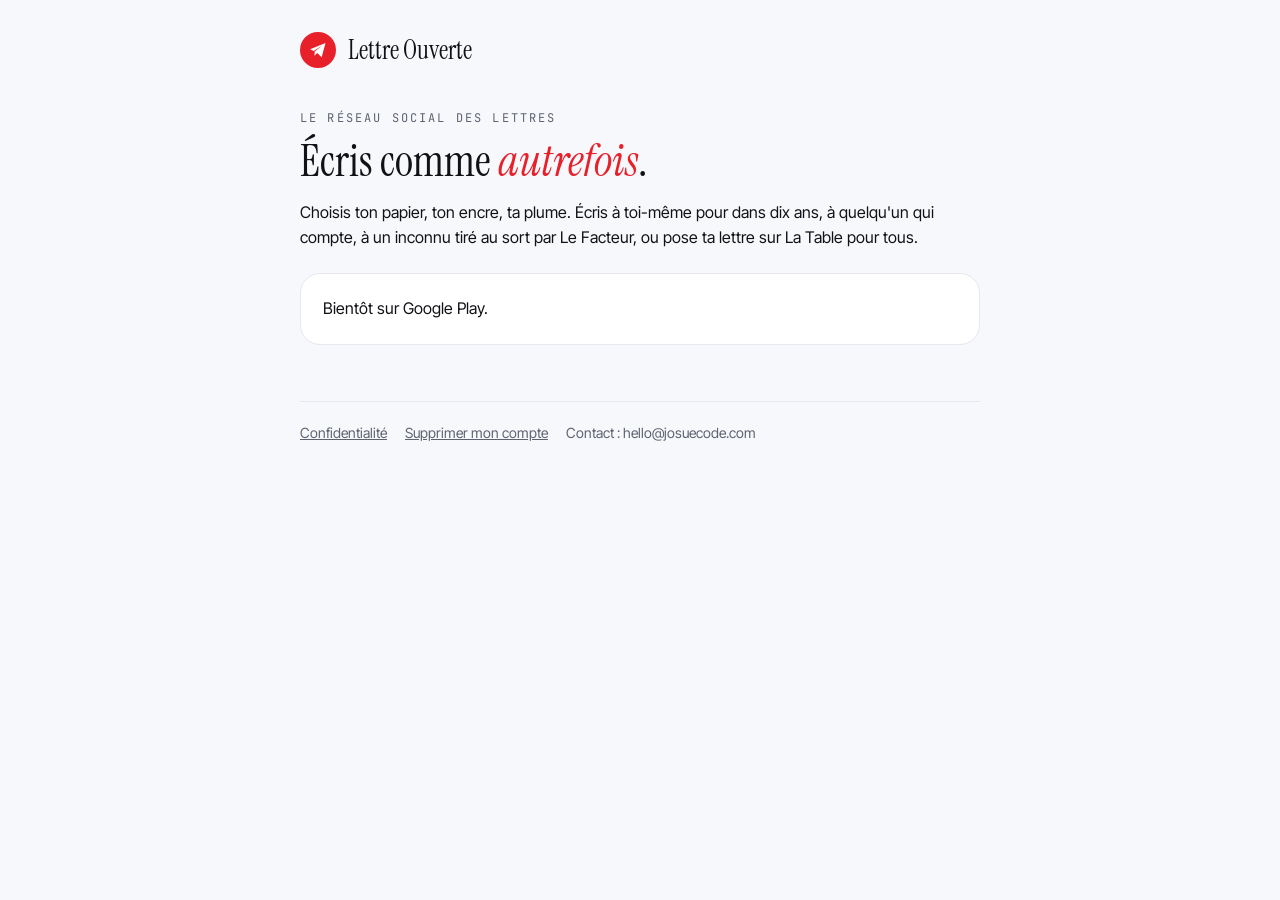
==== index.html @ 9f2126da "Pages web : confidentialité et suppression de compte sans l'app (code par e-mail) Co-Authored-By: Cl" ====
<!doctype html>
<html lang="fr">
<head>
<meta charset="utf-8">
<meta name="viewport" content="width=device-width, initial-scale=1">
<title>Lettre Ouverte — le réseau social des lettres</title>
<meta name="description" content="Écris des lettres comme autrefois : papier, encre, cachet. À toi-même, à quelqu'un, au hasard, ou sur La Table.">
<link rel="icon" href="favicon.png">
<link rel="preconnect" href="https://fonts.googleapis.com">
<link rel="preconnect" href="https://fonts.gstatic.com" crossorigin>
<link href="https://fonts.googleapis.com/css2?family=Instrument+Serif:ital@0;1&family=Inter+Tight:wght@400;600&family=JetBrains+Mono&display=swap" rel="stylesheet">
<link rel="stylesheet" href="style.css">
</head>
<body>
<div class="wrap">
  <header>
    <span class="mark"><svg viewBox="0 0 24 24"><path d="M2.5 11.2 21 3.5l-4.6 17.2-5.3-5.1-3.4 3.2.4-4.9L17 6.6 6.9 13.1z"/></svg></span><span class="brand">Lettre Ouverte</span>
  </header>
  <span class="postal">Le réseau social des lettres</span>
  <h1>Écris comme <em>autrefois</em>.</h1>
  <p>Choisis ton papier, ton encre, ta plume. Écris à toi-même pour dans dix ans, à quelqu'un qui compte, à un inconnu tiré au sort par Le Facteur, ou pose ta lettre sur La Table pour tous.</p>
  <div class="card">
    <p style="margin:0">Bientôt sur Google Play.</p>
  </div>
  <footer>
    <a href="confidentialite">Confidentialité</a>
    <a href="supprimer-mon-compte">Supprimer mon compte</a>
    <span>Contact : hello@josuecode.com</span>
  </footer>
</div>
</body>
</html>
---- style.css ----
:root {
  --bg: #f7f8fc;
  --surface: #ffffff;
  --text: #111216;
  --muted: #5f6370;
  --faint: #9a9daa;
  --line: #e6e8ef;
  --accent: #e8202a;
  --ink: #2846b4;
  color-scheme: light;
}
@media (prefers-color-scheme: dark) {
  :root {
    --bg: #14110e;
    --surface: #1c1915;
    --text: #f2ebe0;
    --muted: #b8ad9c;
    --faint: #7d7364;
    --line: #2e2923;
    --accent: #ff4d55;
    --ink: #9fb2ff;
    color-scheme: dark;
  }
}
* { box-sizing: border-box; }
body {
  margin: 0;
  background: var(--bg);
  color: var(--text);
  font: 16px/1.6 "Inter Tight", system-ui, -apple-system, "Segoe UI", Roboto, sans-serif;
}
.wrap { max-width: 720px; margin: 0 auto; padding: 32px 20px 64px; }
header { display: flex; align-items: center; gap: 12px; margin-bottom: 36px; }
header a { color: inherit; text-decoration: none; display: flex; align-items: center; gap: 10px; }
.mark { width: 36px; height: 36px; border-radius: 50%; background: var(--accent); display: grid; place-items: center; }
.mark svg { width: 20px; height: 20px; fill: #fff; }
.brand { font: 26px/1 "Instrument Serif", Georgia, serif; }
.postal { font: 12px/1.4 "JetBrains Mono", ui-monospace, monospace; letter-spacing: 0.18em; text-transform: uppercase; color: var(--muted); }
h1 { font: 44px/1.05 "Instrument Serif", Georgia, serif; margin: 8px 0 16px; font-weight: 400; }
h1 em { color: var(--accent); }
h2 { font: 28px/1.15 "Instrument Serif", Georgia, serif; font-weight: 400; margin: 36px 0 8px; }
p, li { color: var(--text); }
.muted { color: var(--muted); }
a { color: var(--ink); }
.card { background: var(--surface); border: 1px solid var(--line); border-radius: 20px; padding: 22px; margin: 22px 0; }
label { display: block; font-size: 13px; color: var(--muted); margin: 0 0 6px; }
input[type=email], input[type=text] {
  width: 100%; padding: 14px 16px; font: inherit; font-size: 17px; color: var(--text);
  background: var(--bg); border: 1px solid var(--line); border-radius: 14px; outline: none;
}
input:focus { border-color: var(--text); }
.code { letter-spacing: 0.4em; text-align: center; font-family: "JetBrains Mono", ui-monospace, monospace; }
button {
  appearance: none; border: 0; border-radius: 999px; padding: 14px 22px; margin-top: 14px; width: 100%;
  font: 600 16px/1 "Inter Tight", system-ui, sans-serif; background: var(--accent); color: #fff; cursor: pointer;
}
button.ghost { background: transparent; color: var(--muted); border: 1px solid var(--line); }
button:disabled { opacity: 0.55; cursor: default; }
.check { display: flex; gap: 10px; align-items: flex-start; margin-top: 16px; font-size: 15px; }
.check input { margin-top: 4px; width: 18px; height: 18px; accent-color: var(--accent); }
.msg { margin-top: 14px; font-size: 15px; }
.msg.err { color: var(--accent); }
.steps { counter-reset: s; list-style: none; padding: 0; }
.steps li { counter-increment: s; padding-left: 34px; position: relative; margin: 10px 0; }
.steps li::before {
  content: counter(s); position: absolute; left: 0; top: 1px; width: 24px; height: 24px; border-radius: 50%;
  border: 1px solid var(--line); font: 12px/22px "JetBrains Mono", monospace; text-align: center; color: var(--muted);
}
table { width: 100%; border-collapse: collapse; font-size: 15px; }
td, th { text-align: left; vertical-align: top; padding: 10px 8px; border-bottom: 1px solid var(--line); }
th { font-weight: 600; }
.table { overflow-x: auto; }
footer { margin-top: 56px; padding-top: 20px; border-top: 1px solid var(--line); font-size: 14px; color: var(--muted); display: flex; gap: 18px; flex-wrap: wrap; }
footer a { color: var(--muted); }
[hidden] { display: none !important; }
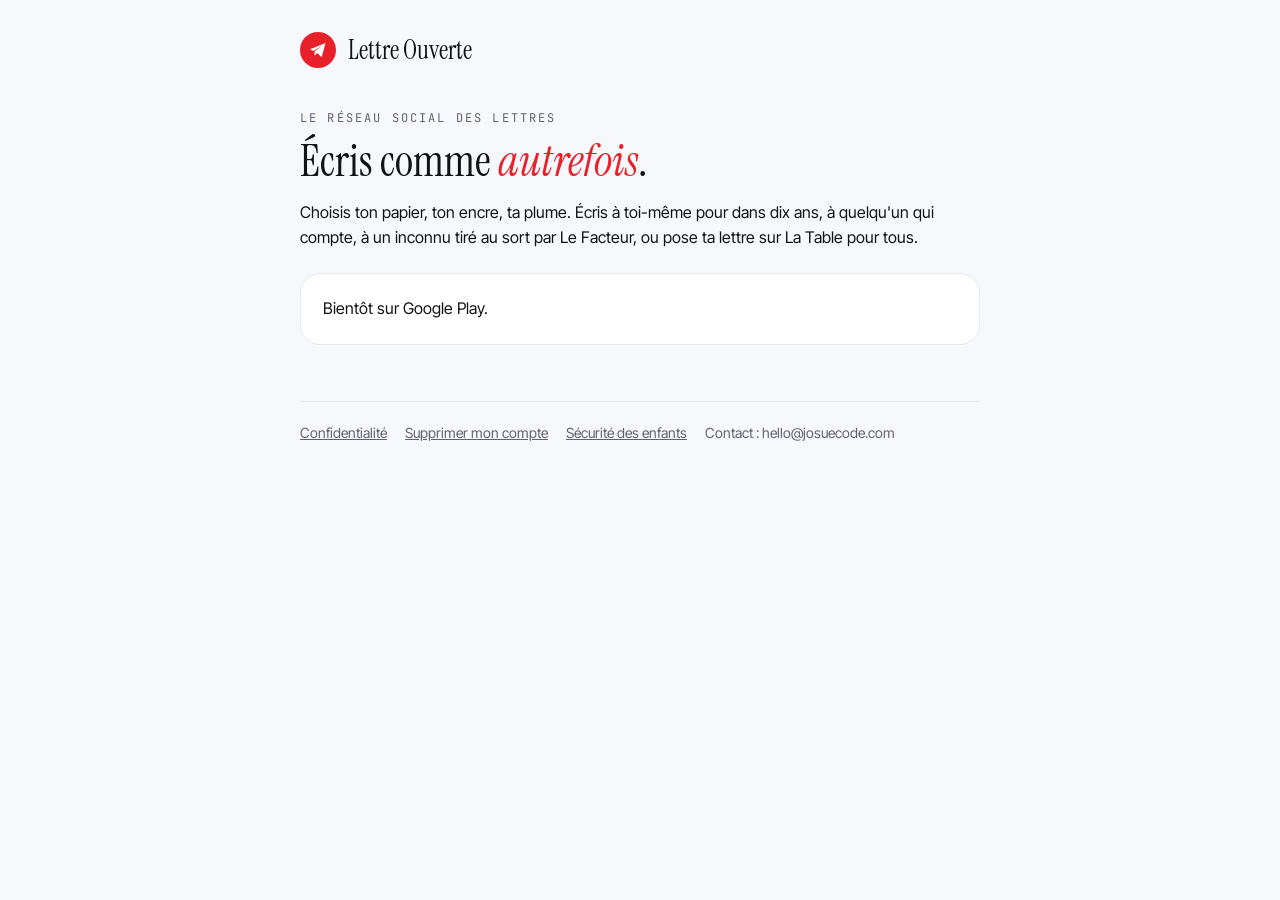
==== commit 531fda53: "Signalements réparés (V20, motif mineur, réponses, alerte admins) ; page Sécurité des enfants Co-Aut" ====
--- a/index.html
+++ b/index.html
@@ -25,6 +25,7 @@
   <footer>
     <a href="confidentialite">Confidentialité</a>
     <a href="supprimer-mon-compte">Supprimer mon compte</a>
+    <a href="securite-des-enfants">Sécurité des enfants</a>
     <span>Contact : hello@josuecode.com</span>
   </footer>
 </div>
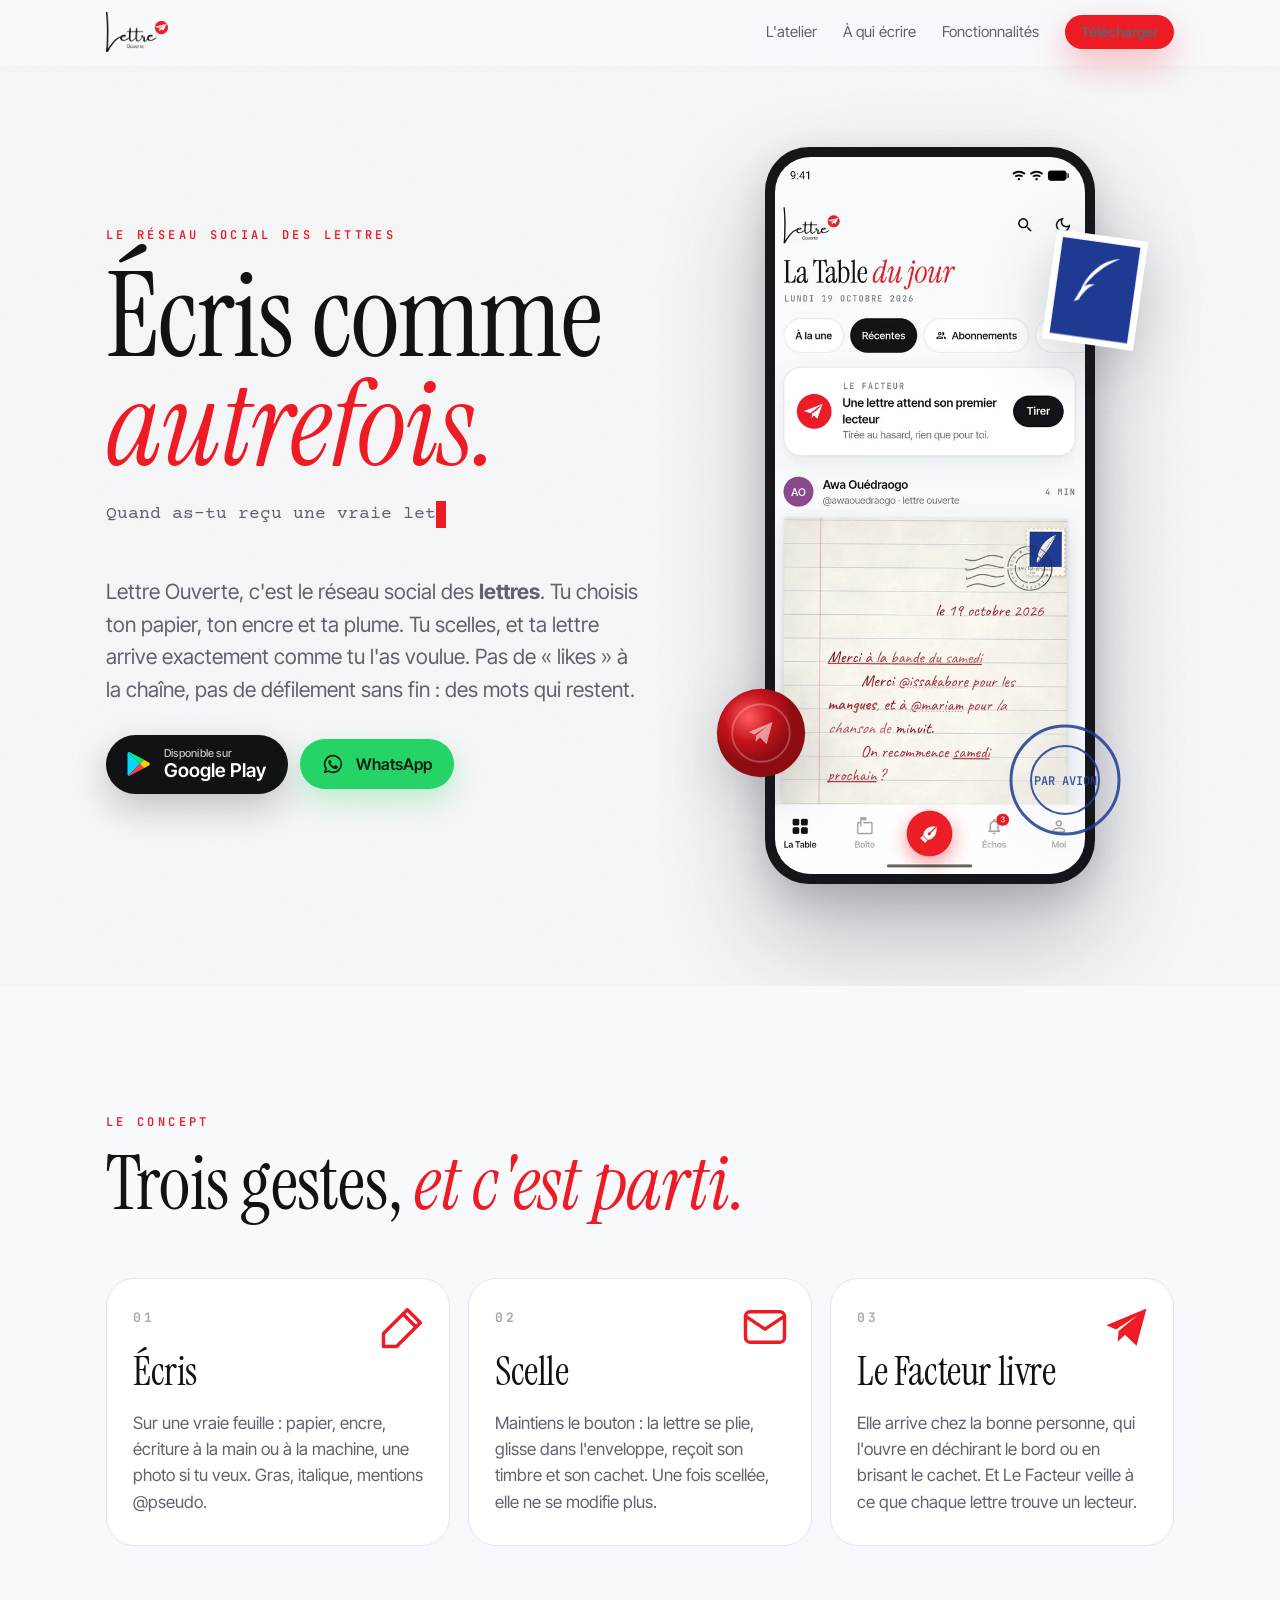
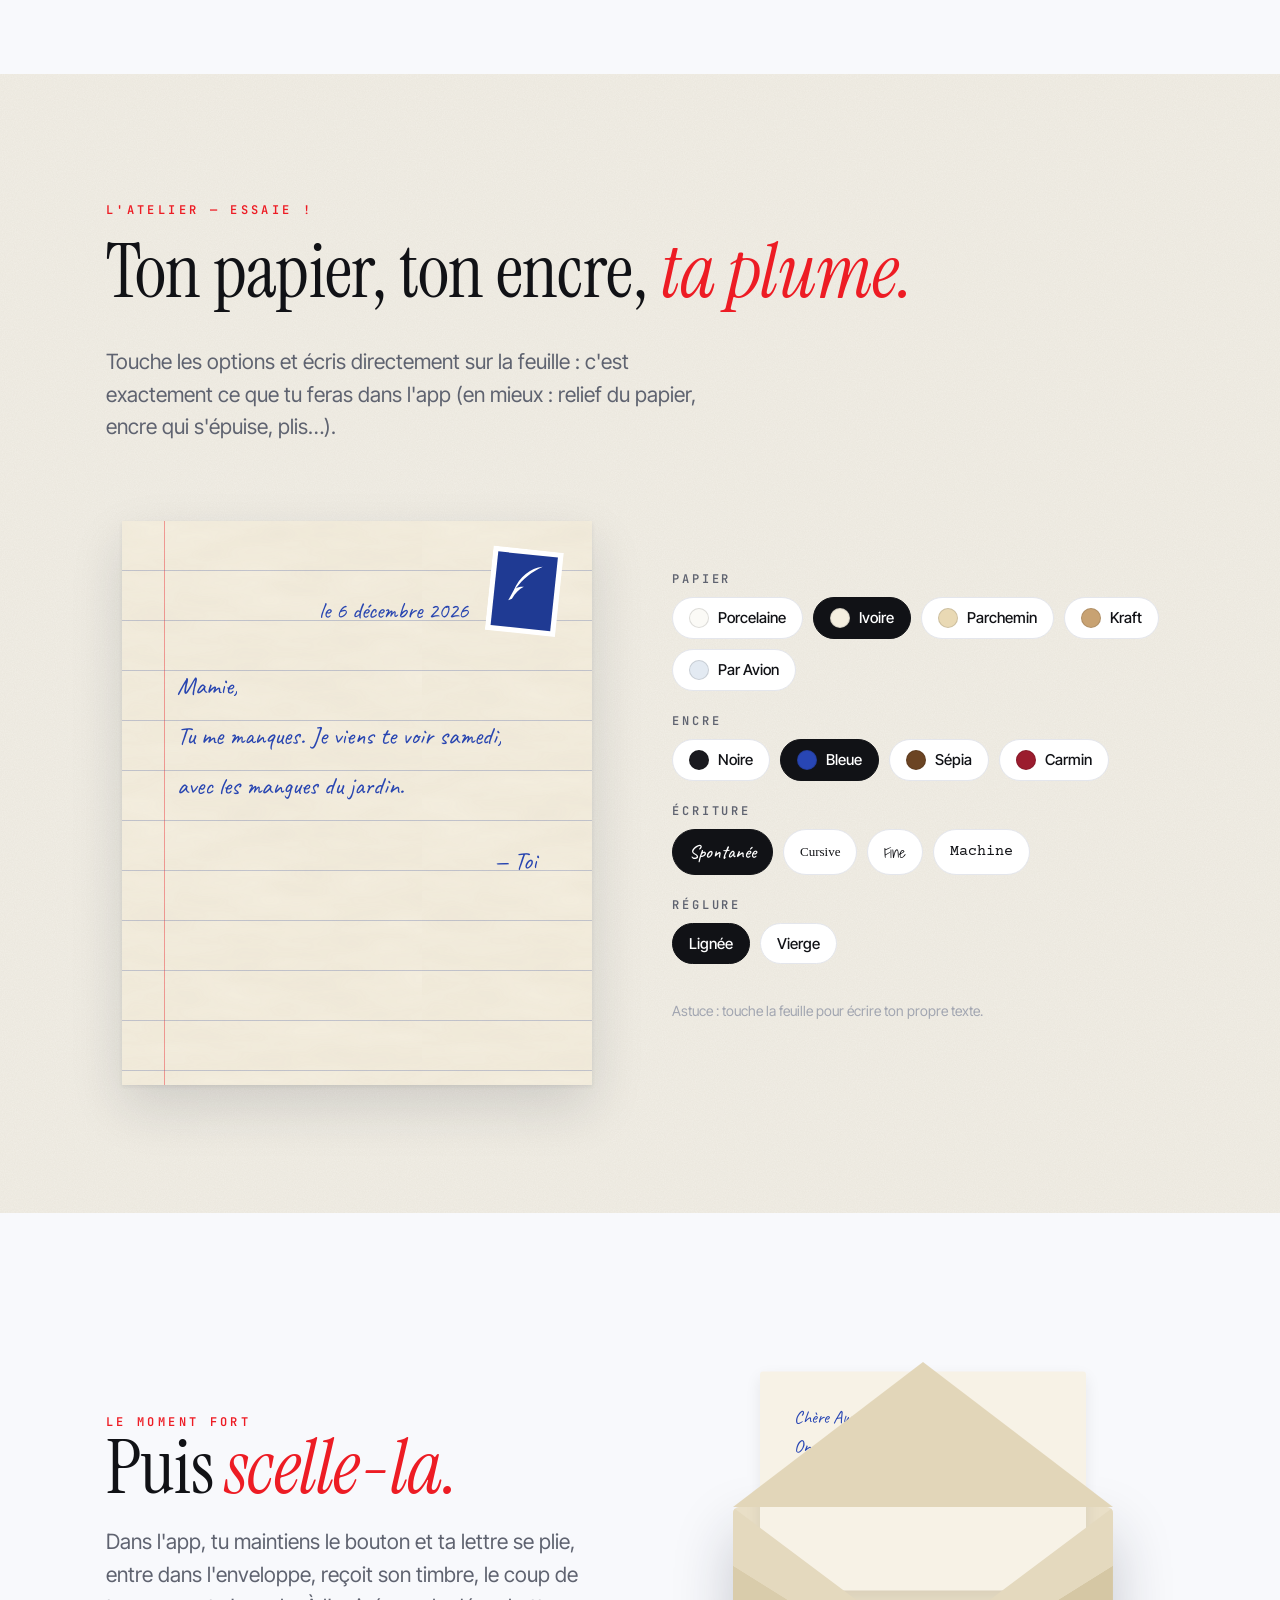
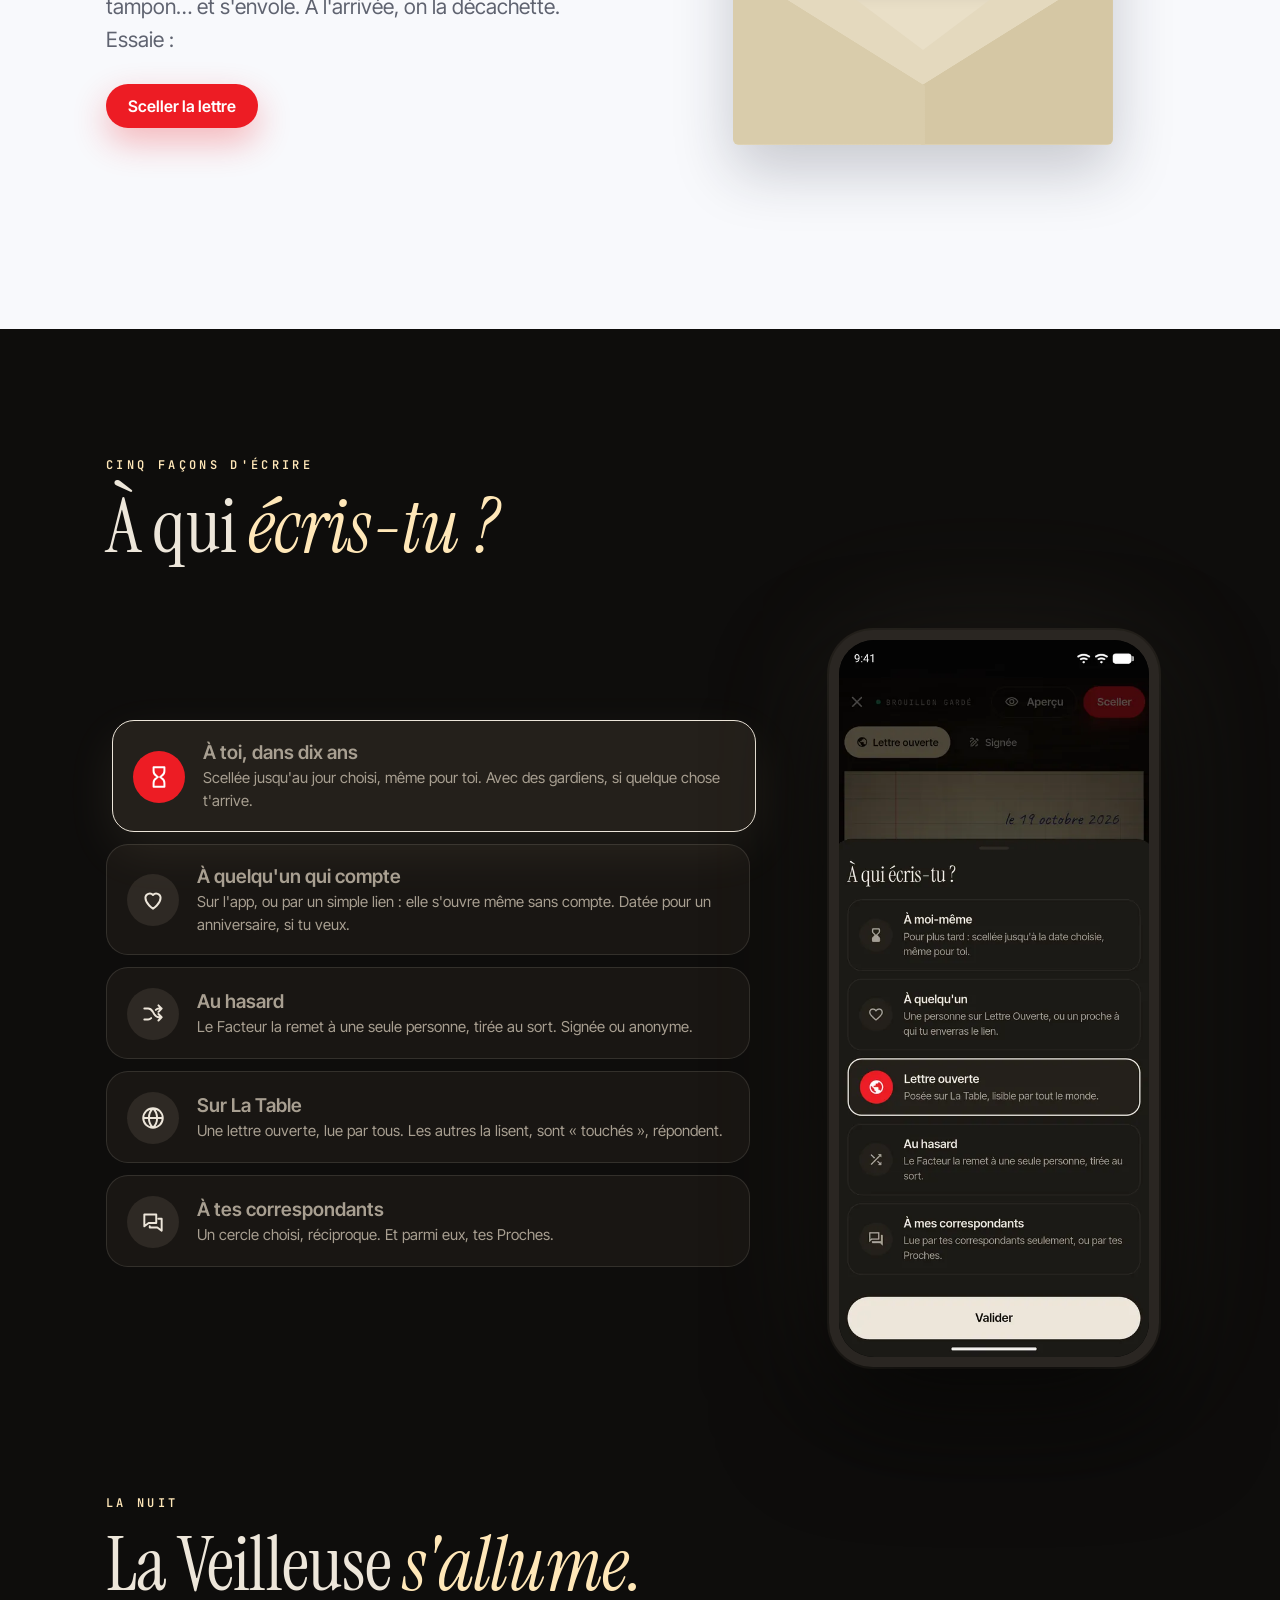
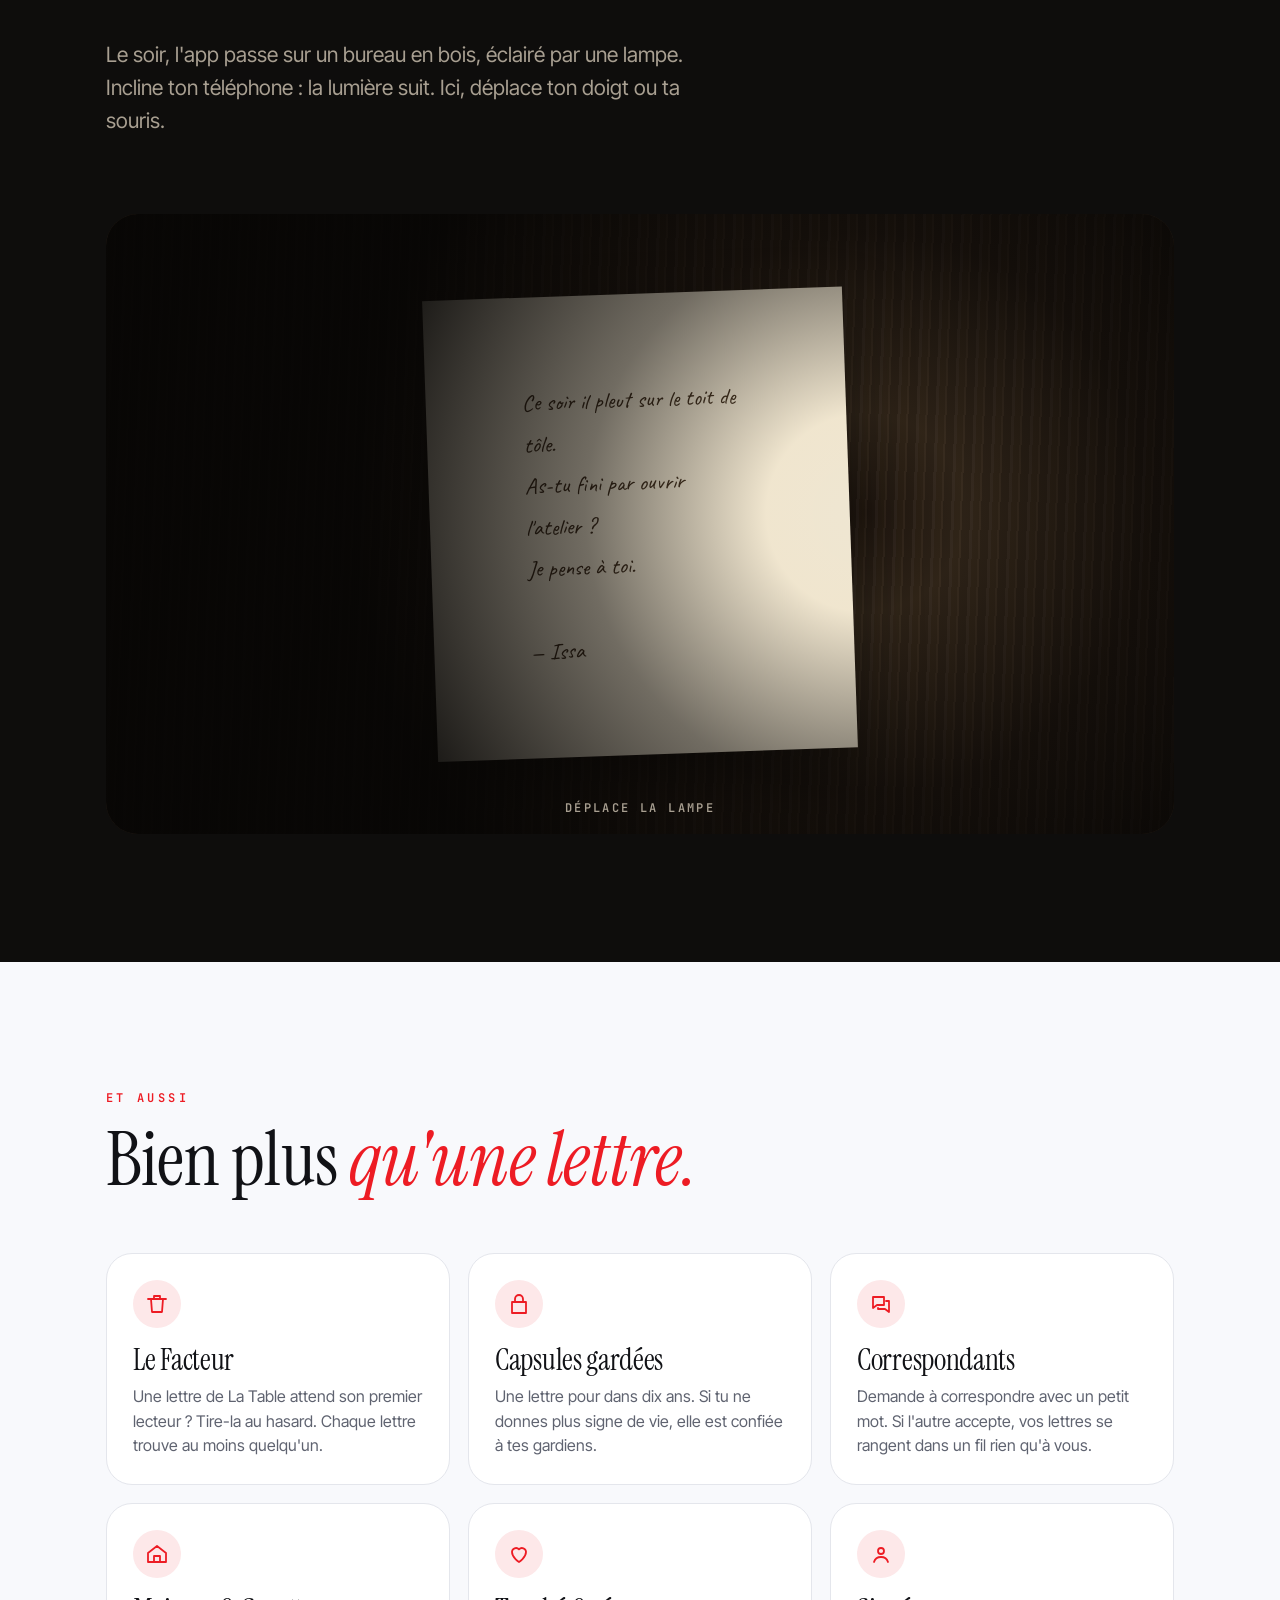
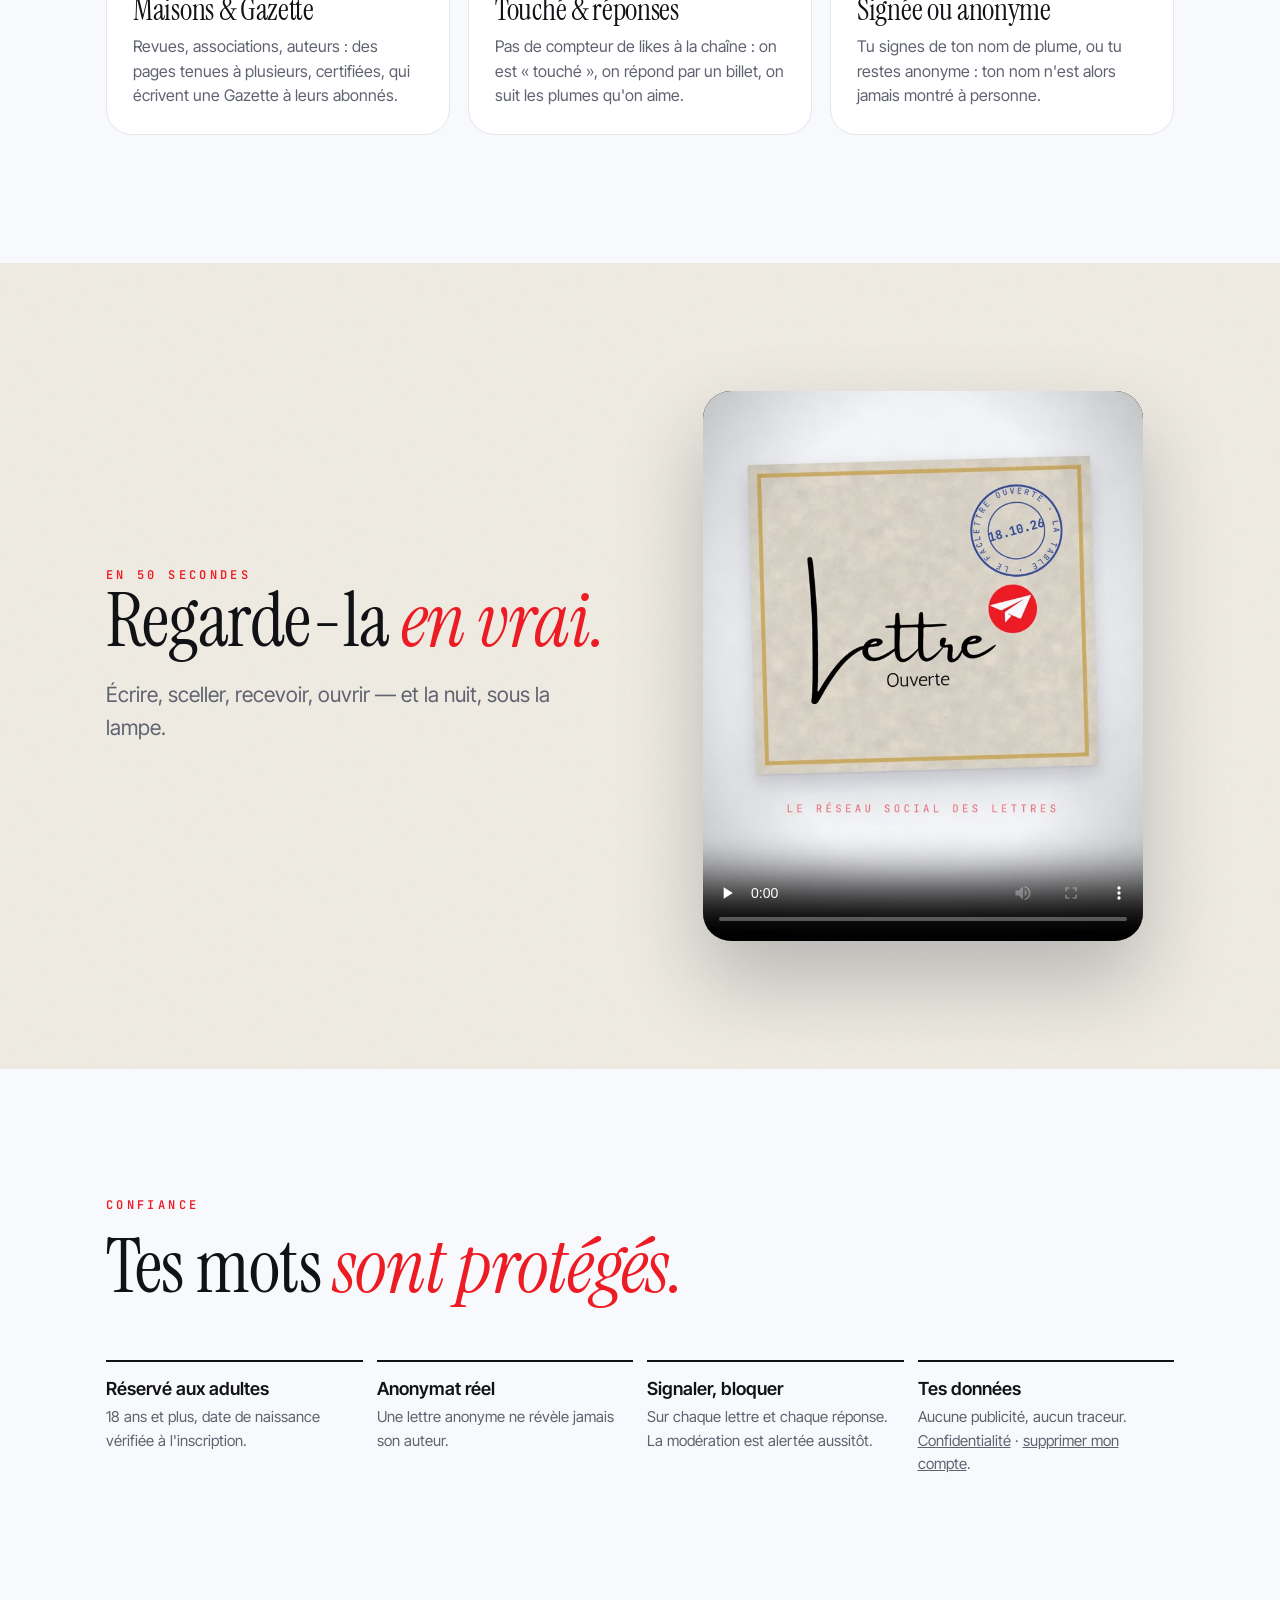
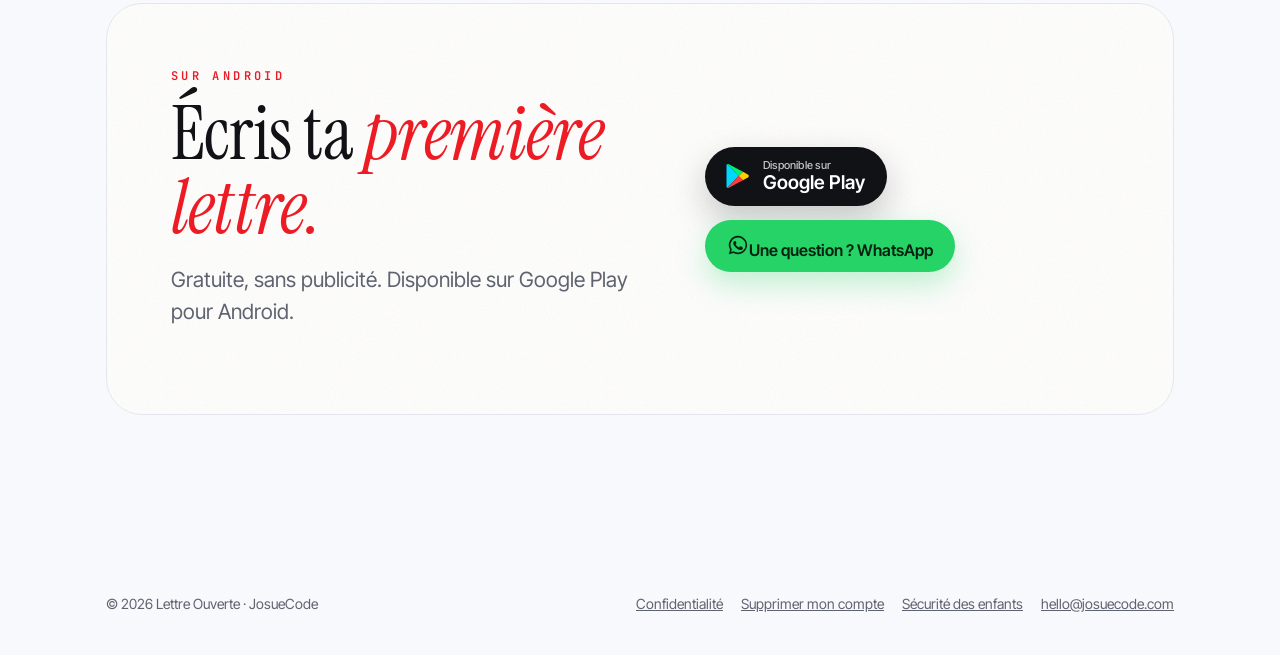
==== commit c809286b: "Page d'accueil interactive (atelier, scellement, Veilleuse) ; mention test fermé jusqu'au 15/11 Co-A" ====
--- a/index.html
+++ b/index.html
@@ -2,32 +2,652 @@
 <html lang="fr">
 <head>
 <meta charset="utf-8">
-<meta name="viewport" content="width=device-width, initial-scale=1">
+<meta name="viewport" content="width=device-width, initial-scale=1, viewport-fit=cover">
 <title>Lettre Ouverte — le réseau social des lettres</title>
-<meta name="description" content="Écris des lettres comme autrefois : papier, encre, cachet. À toi-même, à quelqu'un, au hasard, ou sur La Table.">
+<meta name="description" content="Écris de vraies lettres : papier, encre, cachet de cire. À toi dans dix ans, à quelqu'un qui compte, à un inconnu tiré au sort, ou sur La Table. Sur Android.">
+<meta name="theme-color" content="#F8F9FC">
+<meta property="og:type" content="website">
+<meta property="og:title" content="Lettre Ouverte — des lettres, pas des posts">
+<meta property="og:description" content="Le réseau social des lettres : écris, scelle, et sois vraiment lu.">
+<meta property="og:image" content="https://lettre-ouverte-web.vercel.app/img/og.jpg">
+<meta property="og:url" content="https://lettre-ouverte-web.vercel.app/">
+<meta name="twitter:card" content="summary_large_image">
 <link rel="icon" href="favicon.png">
 <link rel="preconnect" href="https://fonts.googleapis.com">
 <link rel="preconnect" href="https://fonts.gstatic.com" crossorigin>
-<link href="https://fonts.googleapis.com/css2?family=Instrument+Serif:ital@0;1&family=Inter+Tight:wght@400;600&family=JetBrains+Mono&display=swap" rel="stylesheet">
-<link rel="stylesheet" href="style.css">
+<link href="https://fonts.googleapis.com/css2?family=Instrument+Serif:ital@0;1&family=Inter+Tight:wght@400;500;600;700&family=JetBrains+Mono:wght@400;600&family=Caveat:wght@500&family=Homemade+Apple&family=Courier+Prime&family=Shadows+Into+Light&display=swap" rel="stylesheet">
+<script>
+  // Test fermé jusqu'au dimanche 15 novembre 2026 : ensuite, la mention disparaît d'elle-même.
+  if (Date.now() >= Date.parse("2026-11-15T00:00:00Z")) document.documentElement.classList.add("released");
+</script>
+<style>
+:root{
+  --day:#F8F9FC;--surface:#fff;--alt:#F1F2F6;--ink:#111216;--muted:#5F6370;--faint:#A2A6B1;--line:#E4E6EC;
+  --red:#ED1C24;--blue:#1F3A93;--night:#0E0D0C;--nsurf:#1A1714;--cream:#EDE6DA;--glow:#FFE7B8;--wa:#25D366;
+  --serif:"Instrument Serif",Georgia,serif;--sans:"Inter Tight",system-ui,-apple-system,"Segoe UI",Roboto,sans-serif;--mono:"JetBrains Mono",ui-monospace,monospace;
+  --pad:clamp(20px,5vw,56px);
+}
+*{box-sizing:border-box}
+[hidden]{display:none!important}
+html{scroll-behavior:smooth;-webkit-text-size-adjust:100%}
+body{margin:0;background:var(--day);color:var(--ink);font:17px/1.55 var(--sans);overflow-x:hidden}
+img{max-width:100%;display:block}
+a{color:inherit}
+.wrap{max-width:1180px;margin:0 auto;padding:0 var(--pad)}
+.serif{font-family:var(--serif);font-weight:400;letter-spacing:-.01em}
+.postal{font:600 12px/1.4 var(--mono);letter-spacing:.28em;text-transform:uppercase;color:var(--red)}
+h1,h2,h3{font-family:var(--serif);font-weight:400;margin:0;letter-spacing:-.01em}
+h2{font-size:clamp(40px,7vw,76px);line-height:.98}
+h2 em,h1 em{color:var(--red)}
+.lead{font-size:clamp(17px,2.2vw,21px);color:var(--muted);max-width:620px}
+.released .beta{display:none!important}
+.after{display:none!important}
+.released .after{display:revert!important}
+@media (prefers-reduced-motion:reduce){*,*::before,*::after{animation-duration:.01ms!important;animation-iteration-count:1!important;transition-duration:.01ms!important;scroll-behavior:auto!important}}
+
+/* ---------- grain papier partagé ---------- */
+.grain{position:relative;isolation:isolate}
+.grain::after{content:"";position:absolute;inset:0;pointer-events:none;z-index:-1;opacity:.55;mix-blend-mode:multiply;
+  background-image:url("data:image/svg+xml;utf8,<svg xmlns='http://www.w3.org/2000/svg' width='220' height='220'><filter id='n'><feTurbulence type='fractalNoise' baseFrequency='.9' numOctaves='2' stitchTiles='stitch'/><feColorMatrix values='0 0 0 0 .55  0 0 0 0 .5  0 0 0 0 .42  0 0 0 .22 0'/></filter><rect width='100%' height='100%' filter='url(%23n)'/></svg>")}
+
+/* ---------- barre ---------- */
+.nav{position:sticky;top:0;z-index:50;padding-top:env(safe-area-inset-top);background:rgba(248,249,252,.82);backdrop-filter:saturate(1.4) blur(14px);-webkit-backdrop-filter:saturate(1.4) blur(14px);border-bottom:1px solid transparent;transition:border-color .3s}
+.nav.scrolled{border-color:var(--line)}
+.nav .wrap{display:flex;align-items:center;justify-content:space-between;height:64px}
+.nav img{height:40px;width:auto}
+.nav-links{display:flex;gap:26px;align-items:center;font-size:15px}
+.nav-links a{text-decoration:none;color:var(--muted)}
+.nav-links a:hover{color:var(--ink)}
+@media (max-width:820px){.nav-links a.hide-m{display:none}}
+
+/* ---------- boutons ---------- */
+.btn{display:inline-flex;align-items:center;gap:12px;border-radius:999px;padding:14px 22px;font:600 16px/1 var(--sans);text-decoration:none;border:0;cursor:pointer;transition:transform .25s cubic-bezier(.2,1.6,.4,1),box-shadow .25s}
+.btn:active{transform:scale(.96)}
+.btn-play{background:var(--ink);color:#fff;padding:12px 22px 12px 18px;box-shadow:0 14px 34px rgba(17,18,22,.22)}
+.btn-play small{display:block;font:500 11px/1.2 var(--sans);opacity:.75;letter-spacing:.02em}
+.btn-play b{display:block;font:600 19px/1.15 var(--sans)}
+.btn-play svg{width:28px;height:28px;flex:none}
+.btn-wa{background:var(--wa);color:#05210f;box-shadow:0 12px 30px rgba(37,211,102,.28)}
+.btn-wa svg{width:22px;height:22px}
+.btn-ghost{background:transparent;color:var(--ink);border:1.5px solid var(--line)}
+.btn-red{background:var(--red);color:#fff;box-shadow:0 14px 34px rgba(237,28,36,.3)}
+.btn:hover{transform:translateY(-2px)}
+.nav .btn{padding:10px 16px;font-size:14px}
+
+.beta-tag{display:inline-flex;align-items:center;gap:10px;margin-top:14px;padding:9px 14px 9px 10px;border-radius:14px;background:#FFF6D6;border:1px dashed #E2B53E;color:#5A4300;font-size:14px;line-height:1.35;text-decoration:none;max-width:460px}
+.beta-tag i{font-style:normal;flex:none;width:26px;height:26px;border-radius:13px;background:#E2B53E;color:#fff;display:grid;place-items:center;font:700 13px var(--mono)}
+.beta-tag b{color:#3d2e00}
+
+/* ---------- héros ---------- */
+.hero{padding:clamp(28px,6vw,72px) 0 clamp(40px,8vw,110px);position:relative;overflow:hidden}
+.hero .wrap{display:grid;grid-template-columns:1.05fr .95fr;gap:40px;align-items:center}
+.hero h1{font-size:clamp(54px,9.5vw,118px);line-height:.92;margin:18px 0 22px}
+.type{font:clamp(15px,2vw,18px)/1.5 "Courier Prime",monospace;color:var(--muted);min-height:3em}
+.type .cur{display:inline-block;width:.55em;background:var(--red);animation:blink 1s steps(1) infinite;color:transparent}
+@keyframes blink{50%{opacity:0}}
+.cta{display:flex;flex-wrap:wrap;gap:12px;align-items:center;margin-top:28px}
+.hero-phone{position:relative;justify-self:center;width:min(330px,78vw);aspect-ratio:540/1206;margin-top:10px}
+.phone{position:absolute;inset:0;border-radius:44px;padding:10px;background:#15161A;box-shadow:0 50px 100px rgba(27,32,48,.28),0 14px 34px rgba(27,32,48,.16)}
+.phone .screen{position:relative;width:100%;height:100%;border-radius:35px;overflow:hidden;background:#000}
+.phone .screen img{position:absolute;inset:0;width:100%;height:100%;object-fit:cover;opacity:0;transition:opacity .9s ease,transform 6s ease;transform:scale(1.04)}
+.phone .screen img.on{opacity:1;transform:scale(1)}
+.float{position:absolute;filter:drop-shadow(0 18px 30px rgba(27,32,48,.2));animation:bob 6s ease-in-out infinite}
+@keyframes bob{50%{transform:translateY(-12px) rotate(var(--r,0deg))}}
+.f-stamp{right:-46px;top:12%;width:92px;--r:8deg;transform:rotate(8deg)}
+.f-wax{left:-52px;bottom:14%;width:96px;animation-delay:-2s}
+.f-mark{right:-30px;bottom:6%;width:120px;animation-delay:-4s;opacity:.85}
+@media (max-width:880px){.hero .wrap{grid-template-columns:1fr}.hero-phone{width:min(300px,74vw)}.f-stamp{right:-22px;width:70px}.f-wax{left:-24px;width:72px}.f-mark{display:none}}
+
+/* ---------- révélation au défilement ---------- */
+.rv{opacity:0;transform:translateY(34px);transition:opacity .9s ease,transform .9s cubic-bezier(.2,.8,.2,1)}
+.rv.in{opacity:1;transform:none}
+.rv.d1{transition-delay:.08s}.rv.d2{transition-delay:.16s}.rv.d3{transition-delay:.24s}
+
+section{padding:clamp(64px,10vw,130px) 0}
+.sec-head{display:grid;gap:16px;margin-bottom:clamp(30px,5vw,56px)}
+
+/* ---------- trois gestes ---------- */
+.steps{display:grid;grid-template-columns:repeat(3,1fr);gap:18px}
+.step{background:var(--surface);border:1px solid var(--line);border-radius:28px;padding:30px 26px;position:relative;overflow:hidden}
+.step .n{font:600 13px var(--mono);color:var(--faint);letter-spacing:.2em}
+.step h3{font-size:40px;margin:14px 0 8px}
+.step p{margin:0;color:var(--muted)}
+.step svg{position:absolute;right:20px;top:22px;width:52px;height:52px}
+@media (max-width:820px){.steps{grid-template-columns:1fr}}
+
+/* ---------- atelier interactif ---------- */
+.atelier{display:grid;grid-template-columns:1fr 1fr;gap:clamp(24px,5vw,64px);align-items:center}
+.sheet{position:relative;aspect-ratio:3/3.6;width:100%;max-width:470px;justify-self:center;padding:13% 11% 12%;box-shadow:0 2px 4px rgba(27,32,48,.08),0 22px 50px rgba(27,32,48,.14);transition:background-color .5s,transform .5s;transform:rotate(-1.2deg);background-color:#F4EEDF;overflow:hidden}
+.sheet::before{content:"";position:absolute;inset:0;pointer-events:none;opacity:.6;mix-blend-mode:multiply;background-image:url("data:image/svg+xml;utf8,<svg xmlns='http://www.w3.org/2000/svg' width='300' height='300'><filter id='p'><feTurbulence type='fractalNoise' baseFrequency='.012 .04' numOctaves='3' seed='4'/><feColorMatrix values='0 0 0 0 .5  0 0 0 0 .43  0 0 0 0 .33  0 0 0 .16 0'/></filter><rect width='100%' height='100%' filter='url(%23p)'/></svg>")}
+.sheet.lined{background-image:repeating-linear-gradient(transparent 0 calc(var(--lh) - 1px),rgba(70,90,160,.28) calc(var(--lh) - 1px) var(--lh)),linear-gradient(90deg,transparent 9%,rgba(237,28,36,.4) 9% calc(9% + 1px),transparent calc(9% + 1px))}
+.sheet.airmail{border:10px solid transparent;border-image:repeating-linear-gradient(45deg,#D7262D 0 12px,transparent 12px 20px,#1F3A93 20px 32px,transparent 32px 40px) 10}
+.sheet.gilded{box-shadow:inset 0 0 0 14px transparent,inset 0 0 0 16px #C9A961,inset 0 0 0 21px transparent,inset 0 0 0 22px #C9A961,0 22px 50px rgba(27,32,48,.14)}
+.sheet .date{text-align:right;font-size:.92em;margin:0 19% 1.1em 0}
+.sheet .body{outline:none;white-space:pre-wrap;min-height:6em}
+.sheet .sign{text-align:right;margin-top:1em}
+.sheet .stamp{position:absolute;right:7%;top:5%;width:15%;transform:rotate(6deg)}
+#letter{--lh:2em;font-size:clamp(18px,2.7vw,25px);line-height:var(--lh);transition:color .4s}
+.controls{display:grid;gap:22px}
+.ctrl-label{font:600 12px var(--mono);letter-spacing:.24em;text-transform:uppercase;color:var(--muted);margin-bottom:10px}
+.chips{display:flex;flex-wrap:wrap;gap:10px}
+.chip{border:1.5px solid var(--line);background:var(--surface);border-radius:999px;padding:10px 16px;font:500 15px var(--sans);cursor:pointer;display:inline-flex;align-items:center;gap:9px;transition:all .2s;color:var(--ink)}
+.chip[aria-pressed="true"]{background:var(--ink);color:#fff;border-color:var(--ink)}
+.chip .sw{width:20px;height:20px;border-radius:50%;border:1px solid rgba(0,0,0,.12)}
+.hint{font-size:14px;color:var(--faint)}
+@media (max-width:880px){.atelier{grid-template-columns:1fr}.controls{order:2}}
+
+/* ---------- scellement ---------- */
+.seal-demo{display:grid;grid-template-columns:1fr 1fr;gap:clamp(24px,5vw,64px);align-items:center}
+.stage{position:relative;height:clamp(400px,62vw,460px);display:grid;place-items:end center;padding-bottom:56px;perspective:1200px;pointer-events:none}
+.env{position:relative;width:min(380px,82vw);aspect-ratio:1.6;transition:transform 1.1s cubic-bezier(.6,-.3,.4,1.3),opacity .6s}
+.env .back,.env .front{position:absolute;inset:0;border-radius:6px}
+.env .back{background:#E9DFC7;box-shadow:0 26px 60px rgba(27,32,48,.22)}
+.env .front{z-index:3;clip-path:polygon(0 0,50% 60%,100% 0,100% 100%,0 100%);background:linear-gradient(32deg,#D9CCAB 0 49.8%,transparent 50%) left bottom/50.5% 100% no-repeat,linear-gradient(-32deg,#D5C7A4 0 49.8%,transparent 50%) right bottom/50.5% 100% no-repeat,#E4D9BE}
+.env .flap{position:absolute;left:0;right:0;top:0;height:61%;z-index:4;transform-origin:top;transform:rotateX(180deg);transition:transform .8s cubic-bezier(.6,0,.3,1) .45s;clip-path:polygon(0 0,100% 0,50% 100%);background:#E2D6B9}
+.env .paper{position:absolute;left:7%;right:7%;bottom:8%;height:92%;z-index:2;background:#F7F2E6;border-radius:3px;padding:8% 9%;font:clamp(14px,2.4vw,18px)/1.6 Caveat,cursive;color:#2846B4;transform:translateY(-62%);transition:transform .7s cubic-bezier(.6,0,.3,1);box-shadow:0 6px 16px rgba(0,0,0,.08)}
+.env .wax{position:absolute;left:50%;top:52%;z-index:6;width:23%;aspect-ratio:1;border-radius:50%;transform:translate(-50%,-50%) scale(2.6);opacity:0;background:radial-gradient(circle at 36% 32%,#ff5d62,#c4141b 56%,#8e0d12);box-shadow:0 10px 20px rgba(0,0,0,.35),inset 0 -5px 10px rgba(0,0,0,.25);display:grid;place-items:center;transition:transform .35s cubic-bezier(.3,1.8,.5,1) 1.15s,opacity .2s 1.15s}
+.env .wax svg{width:44%;height:44%;fill:rgba(255,255,255,.55)}
+.env .wax::after{content:"";position:absolute;inset:-6px;border-radius:50%;border:2px solid rgba(196,20,27,.0)}
+.env .stampbox{position:absolute;right:6%;top:8%;z-index:5;width:16%;opacity:0;transform:scale(1.8) rotate(-8deg);transition:all .35s cubic-bezier(.3,1.6,.5,1) 1.45s}
+.env .pm{position:absolute;right:13%;top:14%;z-index:5;width:26%;opacity:0;transition:opacity .2s 1.75s}
+.stage.sealed .flap{transform:rotateX(0)}
+.stage.sealed .paper{transform:translateY(0)}
+.stage.sealed .wax{transform:translate(-50%,-50%) scale(1);opacity:1}
+.stage.sealed .stampbox{opacity:1;transform:scale(1) rotate(6deg)}
+.stage.sealed .pm{opacity:.8}
+.stage.flown .env{transform:translate(70vw,-50vh) rotate(18deg) scale(.6);opacity:0;transition-delay:0s}
+.stage.cracked .wax{transition:transform .25s,opacity .4s .15s;transform:translate(-50%,-50%) scale(1.15) rotate(12deg);opacity:0}
+.stage.cracked .flap{transform:rotateX(180deg);transition-delay:.25s}
+.stage.cracked .paper{transform:translateY(-62%);transition-delay:.7s}
+.stage .msg{position:absolute;bottom:0;left:0;right:0;text-align:center;font:600 13px var(--mono);letter-spacing:.2em;text-transform:uppercase;color:var(--red);opacity:0;transition:opacity .4s}
+.stage.flown .msg{opacity:1;transition-delay:.7s}
+@media (max-width:880px){.seal-demo{grid-template-columns:1fr}}
+
+/* ---------- à qui écris-tu ---------- */
+.night{background:var(--night);color:var(--cream)}
+.night .lead{color:#A89F91}
+.night h2 em{color:var(--glow)}
+.night .postal{color:var(--glow)}
+.who{display:grid;grid-template-columns:1fr 360px;gap:clamp(24px,5vw,70px);align-items:center}
+.tabs{display:grid;gap:12px}
+.tab{display:flex;gap:18px;align-items:center;text-align:left;width:100%;border-radius:22px;padding:18px 20px;background:rgba(36,32,27,.55);border:1.5px solid rgba(237,230,218,.12);color:var(--cream);cursor:pointer;transition:all .3s;font:inherit}
+.tab .ic{flex:none;width:52px;height:52px;border-radius:26px;background:#2E2924;display:grid;place-items:center;transition:background .3s}
+.tab .ic svg{width:26px;height:26px;stroke:var(--cream);fill:none;stroke-width:1.8;stroke-linecap:round;stroke-linejoin:round}
+.tab b{display:block;font:600 19px var(--sans)}
+.tab span{display:block;font-size:15px;color:#A89F91;margin-top:2px}
+.tab[aria-selected="true"]{background:#24201B;border-color:var(--cream);transform:translateX(6px);box-shadow:0 18px 50px rgba(255,231,184,.08)}
+.tab[aria-selected="true"] .ic{background:var(--red)}
+.tab[aria-selected="true"] .ic svg{stroke:#fff}
+.who .hero-phone{width:100%;max-width:330px}
+.who .phone{background:#2A2622;box-shadow:0 50px 110px rgba(0,0,0,.7),0 0 0 2px rgba(255,231,184,.08),0 0 140px rgba(255,231,184,.08)}
+@media (max-width:880px){.who{grid-template-columns:1fr}.who .hero-phone{max-width:280px;order:-1}}
+
+/* ---------- veilleuse ---------- */
+.lamp{position:relative;height:clamp(420px,70vw,620px);border-radius:32px;overflow:hidden;background:#1b1612;touch-action:pan-y;cursor:crosshair}
+.lamp .desk{position:absolute;inset:0;background:repeating-linear-gradient(92deg,#2a1f17 0 3px,#24190f 3px 9px,#2c2016 9px 11px,#20160e 11px 19px);filter:saturate(.9)}
+.lamp .card{position:absolute;left:50%;top:50%;width:min(420px,78%);transform:translate(-50%,-50%) rotate(-2deg);background:#EFE6D2;padding:8% 9%;font:clamp(17px,2.6vw,23px)/1.8 Caveat,cursive;color:#3b2a1a;box-shadow:0 30px 60px rgba(0,0,0,.6)}
+.lamp .shade{position:absolute;inset:0;background:radial-gradient(circle at var(--x,50%) var(--y,40%),rgba(255,231,184,.0) 0,rgba(255,220,150,.06) 12%,rgba(10,8,6,.55) 34%,rgba(6,5,4,.93) 62%);transition:background .08s;pointer-events:none}
+.lamp .hint{position:absolute;bottom:18px;left:0;right:0;text-align:center;color:#a89f91;font:600 12px var(--mono);letter-spacing:.2em;text-transform:uppercase}
+
+/* ---------- fonctionnalités ---------- */
+.grid{display:grid;grid-template-columns:repeat(3,1fr);gap:18px}
+.feat{background:var(--surface);border:1px solid var(--line);border-radius:26px;padding:26px;transition:transform .35s cubic-bezier(.2,1.4,.4,1),box-shadow .35s}
+.feat:hover{transform:translateY(-6px);box-shadow:0 26px 50px rgba(27,32,48,.1)}
+.feat .ic{width:48px;height:48px;border-radius:24px;background:#FDE8E9;display:grid;place-items:center;margin-bottom:16px}
+.feat .ic svg{width:24px;height:24px;stroke:var(--red);fill:none;stroke-width:1.8;stroke-linecap:round;stroke-linejoin:round}
+.feat h3{font-size:30px;line-height:1.05;margin-bottom:8px}
+.feat p{margin:0;color:var(--muted);font-size:16px}
+@media (max-width:980px){.grid{grid-template-columns:1fr 1fr}}
+@media (max-width:620px){.grid{grid-template-columns:1fr}}
+
+/* ---------- vidéo ---------- */
+.video{display:grid;grid-template-columns:1fr 1fr;gap:clamp(24px,5vw,64px);align-items:center}
+.video video{width:100%;max-width:440px;aspect-ratio:4/5;border-radius:28px;background:#000;box-shadow:0 40px 80px rgba(27,32,48,.25);justify-self:center}
+@media (max-width:880px){.video{grid-template-columns:1fr}}
+
+/* ---------- sécurité ---------- */
+.trust{display:grid;grid-template-columns:repeat(4,1fr);gap:14px}
+.trust div{border-top:2px solid var(--ink);padding-top:16px}
+.trust b{display:block;font:600 18px var(--sans);margin-bottom:6px}
+.trust p{margin:0;color:var(--muted);font-size:15px}
+@media (max-width:880px){.trust{grid-template-columns:1fr 1fr}}
+@media (max-width:520px){.trust{grid-template-columns:1fr}}
+
+/* ---------- rejoindre ---------- */
+.join{background:var(--surface);border:1px solid var(--line);border-radius:36px;padding:clamp(28px,6vw,64px);display:grid;grid-template-columns:1.1fr .9fr;gap:40px;align-items:center;position:relative;overflow:hidden}
+.join ol{list-style:none;counter-reset:s;padding:0;margin:22px 0 0;display:grid;gap:16px}
+.join li{counter-increment:s;position:relative;padding-left:52px;color:var(--muted)}
+.join li b{color:var(--ink)}
+.join li::before{content:counter(s);position:absolute;left:0;top:-2px;width:36px;height:36px;border-radius:18px;background:var(--ink);color:#fff;display:grid;place-items:center;font:600 15px var(--mono)}
+.join .side{display:grid;gap:14px;justify-items:start}
+.join code{font:14px var(--mono);background:var(--alt);padding:3px 8px;border-radius:8px;word-break:break-all}
+@media (max-width:880px){.join{grid-template-columns:1fr}}
+
+footer{padding:50px 0 calc(40px + env(safe-area-inset-bottom));color:var(--muted);font-size:14px}
+footer .wrap{display:flex;flex-wrap:wrap;gap:18px 26px;align-items:center;justify-content:space-between}
+footer nav{display:flex;flex-wrap:wrap;gap:18px}
+footer a{color:var(--muted)}
+
+/* bouton WhatsApp flottant (mobile) */
+.wa-float{position:fixed;right:16px;bottom:calc(16px + env(safe-area-inset-bottom));z-index:60;width:58px;height:58px;border-radius:29px;background:var(--wa);display:grid;place-items:center;box-shadow:0 14px 30px rgba(37,211,102,.4);transform:scale(0);transition:transform .4s cubic-bezier(.3,1.6,.5,1)}
+.wa-float.show{transform:scale(1)}
+.wa-float svg{width:30px;height:30px}
+</style>
 </head>
 <body>
-<div class="wrap">
-  <header>
-    <span class="mark"><svg viewBox="0 0 24 24"><path d="M2.5 11.2 21 3.5l-4.6 17.2-5.3-5.1-3.4 3.2.4-4.9L17 6.6 6.9 13.1z"/></svg></span><span class="brand">Lettre Ouverte</span>
-  </header>
-  <span class="postal">Le réseau social des lettres</span>
-  <h1>Écris comme <em>autrefois</em>.</h1>
-  <p>Choisis ton papier, ton encre, ta plume. Écris à toi-même pour dans dix ans, à quelqu'un qui compte, à un inconnu tiré au sort par Le Facteur, ou pose ta lettre sur La Table pour tous.</p>
-  <div class="card">
-    <p style="margin:0">Bientôt sur Google Play.</p>
-  </div>
-  <footer>
-    <a href="confidentialite">Confidentialité</a>
-    <a href="supprimer-mon-compte">Supprimer mon compte</a>
-    <a href="securite-des-enfants">Sécurité des enfants</a>
-    <span>Contact : hello@josuecode.com</span>
-  </footer>
-</div>
+
+<!-- Icônes réutilisées -->
+<svg width="0" height="0" style="position:absolute" aria-hidden="true">
+  <symbol id="i-play" viewBox="0 0 24 24"><path fill="#00D7FE" d="M3.6 1.8 13.4 12 3.6 22.2c-.4-.2-.6-.6-.6-1.1V2.9c0-.5.2-.9.6-1.1z"/><path fill="#FFCE00" d="m17.1 8.3-3.7 3.7 3.7 3.7 4.2-2.4c1.2-.7 1.2-1.9 0-2.6z"/><path fill="#FF3A44" d="M17.1 15.7 13.4 12 3.6 22.2c.4.2.9.2 1.4-.1z"/><path fill="#00F076" d="M17.1 8.3 5 1.9c-.5-.3-1-.3-1.4-.1L13.4 12z"/></symbol>
+  <symbol id="i-wa" viewBox="0 0 24 24"><path fill="currentColor" d="M12 2a10 10 0 0 0-8.6 15.1L2 22l5-1.3A10 10 0 1 0 12 2zm0 18.2a8.2 8.2 0 0 1-4.2-1.2l-.3-.2-3 .8.8-2.9-.2-.3A8.2 8.2 0 1 1 12 20.2zm4.5-6.1c-.2-.1-1.5-.7-1.7-.8s-.4-.1-.6.1-.7.8-.8 1-.3.2-.5.1a6.7 6.7 0 0 1-3.3-2.9c-.3-.4.2-.4.7-1.4.1-.2 0-.3 0-.4l-.8-1.8c-.2-.5-.4-.4-.6-.4h-.5a1 1 0 0 0-.7.3 3 3 0 0 0-.9 2.2 5.2 5.2 0 0 0 1.1 2.7 11.8 11.8 0 0 0 4.5 4c1.7.7 2.3.8 3.2.6a2.6 2.6 0 0 0 1.7-1.2 2.1 2.1 0 0 0 .1-1.2c0-.1-.2-.2-.5-.3z"/></symbol>
+  <symbol id="i-plane" viewBox="0 0 24 24"><path d="M2.5 11.2 21 3.5l-4.6 17.2-5.3-5.1-3.4 3.2.4-4.9L17 6.6 6.9 13.1z"/></symbol>
+</svg>
+
+<header class="nav" id="nav">
+  <div class="wrap">
+    <a href="#top" aria-label="Lettre Ouverte"><img src="img/logo_day.webp" alt="Lettre Ouverte" width="120" height="40"></a>
+    <nav class="nav-links">
+      <a class="hide-m" href="#atelier">L'atelier</a>
+      <a class="hide-m" href="#qui">À qui écrire</a>
+      <a class="hide-m" href="#plus">Fonctionnalités</a>
+      <a class="btn btn-red" href="#tester"><span class="beta">Tester l'app</span><span class="after">Télécharger</span></a>
+    </nav>
+  </div>
+</header>
+
+<main id="top">
+<!-- ===================== HÉROS ===================== -->
+<section class="hero grain">
+  <div class="wrap">
+    <div>
+      <div class="postal rv">Le réseau social des lettres</div>
+      <h1 class="rv d1">Écris comme <em>autrefois.</em></h1>
+      <p class="type rv d2" id="type" aria-label="Quand as-tu reçu une vraie lettre pour la dernière fois ?"></p>
+      <p class="lead rv d2">Lettre Ouverte, c'est le réseau social des <b>lettres</b>. Tu choisis ton papier, ton encre et ta plume. Tu scelles, et ta lettre arrive exactement comme tu l'as voulue. Pas de « likes » à la chaîne, pas de défilement sans fin : des mots qui restent.</p>
+      <div class="cta rv d3">
+        <a class="btn btn-play" href="https://play.google.com/store/apps/details?id=com.lettreouverte.app" target="_blank" rel="noopener">
+          <svg><use href="#i-play"/></svg><span><small>Disponible sur</small><b>Google Play</b></span>
+        </a>
+        <a class="btn btn-wa wa-link" href="#" target="_blank" rel="noopener"><svg><use href="#i-wa"/></svg>WhatsApp</a>
+      </div>
+      <a class="beta-tag beta rv d3" href="#tester"><i>β</i><span><b>En test fermé jusqu'au 15 novembre.</b> Pour l'installer dès maintenant, envoie-nous ton adresse Gmail : on t'ajoute en une minute.</span></a>
+    </div>
+    <div class="hero-phone rv d2" id="heroPhone">
+      <div class="phone"><div class="screen">
+        <img class="on" src="img/table_day.webp" alt="La Table : le fil des lettres ouvertes" width="540" height="1206" fetchpriority="high">
+        <img src="img/compose.webp" alt="Écrire une lettre" width="540" height="1206" loading="lazy">
+        <img src="img/read_night.webp" alt="Lire une lettre la nuit" width="540" height="1206" loading="lazy">
+        <img src="img/inbox.webp" alt="La boîte aux lettres" width="540" height="1206" loading="lazy">
+      </div></div>
+      <svg class="float f-stamp" viewBox="0 0 80 96"><rect width="80" height="96" fill="#fff"/><rect x="6" y="6" width="68" height="84" fill="#1F3A93"/><path d="M58 18c-14 3-25 14-30 30l-5 12 4-2c3-7 7-12 12-15-3 0-7 1-9 3 7-12 16-21 28-28z" fill="#fff"/></svg>
+      <svg class="float f-wax" viewBox="0 0 100 100"><defs><radialGradient id="wx" cx=".36" cy=".32"><stop offset="0" stop-color="#ff5d62"/><stop offset=".56" stop-color="#c4141b"/><stop offset="1" stop-color="#8e0d12"/></radialGradient></defs><circle cx="50" cy="50" r="46" fill="url(#wx)"/><circle cx="50" cy="50" r="30" fill="none" stroke="rgba(255,255,255,.25)" stroke-width="2"/><use href="#i-plane" x="34" y="34" width="32" height="32" fill="rgba(255,255,255,.55)"/></svg>
+      <svg class="float f-mark" viewBox="0 0 120 120"><circle cx="60" cy="60" r="54" fill="none" stroke="#1F3A93" stroke-width="3"/><circle cx="60" cy="60" r="34" fill="none" stroke="#1F3A93" stroke-width="2"/><text x="60" y="65" text-anchor="middle" font-family="JetBrains Mono" font-size="12" font-weight="600" fill="#1F3A93">PAR AVION</text></svg>
+    </div>
+  </div>
+</section>
+
+<!-- ===================== TROIS GESTES ===================== -->
+<section>
+  <div class="wrap">
+    <div class="sec-head">
+      <div class="postal rv">Le concept</div>
+      <h2 class="rv d1">Trois gestes, <em>et c'est parti.</em></h2>
+    </div>
+    <div class="steps">
+      <div class="step rv"><div class="n">01</div><h3>Écris</h3><p>Sur une vraie feuille : papier, encre, écriture à la main ou à la machine, une photo si tu veux. Gras, italique, mentions @pseudo.</p>
+        <svg viewBox="0 0 24 24" fill="none" stroke="#ED1C24" stroke-width="1.6" stroke-linecap="round" stroke-linejoin="round"><path d="M14 4l6 6L9 21H3v-6z"/><path d="M12 6l6 6"/></svg></div>
+      <div class="step rv d1"><div class="n">02</div><h3>Scelle</h3><p>Maintiens le bouton : la lettre se plie, glisse dans l'enveloppe, reçoit son timbre et son cachet. Une fois scellée, elle ne se modifie plus.</p>
+        <svg viewBox="0 0 24 24" fill="none" stroke="#ED1C24" stroke-width="1.6" stroke-linecap="round" stroke-linejoin="round"><rect x="3" y="5" width="18" height="14" rx="2"/><path d="M3 7l9 6 9-6"/></svg></div>
+      <div class="step rv d2"><div class="n">03</div><h3>Le Facteur livre</h3><p>Elle arrive chez la bonne personne, qui l'ouvre en déchirant le bord ou en brisant le cachet. Et Le Facteur veille à ce que chaque lettre trouve un lecteur.</p>
+        <svg viewBox="0 0 24 24" fill="#ED1C24"><use href="#i-plane"/></svg></div>
+    </div>
+  </div>
+</section>
+
+<!-- ===================== ATELIER ===================== -->
+<section id="atelier" class="grain" style="background:#F1EEE6">
+  <div class="wrap">
+    <div class="sec-head">
+      <div class="postal rv">L'atelier — essaie !</div>
+      <h2 class="rv d1">Ton papier, ton encre, <em>ta plume.</em></h2>
+      <p class="lead rv d2">Touche les options et écris directement sur la feuille : c'est exactement ce que tu feras dans l'app (en mieux : relief du papier, encre qui s'épuise, plis…).</p>
+    </div>
+    <div class="atelier">
+      <div class="sheet lined rv" id="letter">
+        <svg class="stamp" viewBox="0 0 80 96"><rect width="80" height="96" fill="#fff"/><rect x="6" y="6" width="68" height="84" fill="#1F3A93"/><path d="M58 18c-14 3-25 14-30 30l-5 12 4-2c3-7 7-12 12-15-3 0-7 1-9 3 7-12 16-21 28-28z" fill="#fff"/></svg>
+        <div class="date" id="date"></div>
+        <div class="body" id="body" contenteditable="true" spellcheck="false" aria-label="Écris ta lettre ici">Mamie,
+Tu me manques. Je viens te voir samedi, avec les mangues du jardin.</div>
+        <div class="sign">— Toi</div>
+      </div>
+      <div class="controls rv d1">
+        <div><div class="ctrl-label">Papier</div><div class="chips" data-group="paper">
+          <button class="chip" data-v="porcelaine"><span class="sw" style="background:#FBFAF6"></span>Porcelaine</button>
+          <button class="chip" aria-pressed="true" data-v="ivoire"><span class="sw" style="background:#F4EEDF"></span>Ivoire</button>
+          <button class="chip" data-v="parchemin"><span class="sw" style="background:#E9D9B4"></span>Parchemin</button>
+          <button class="chip" data-v="kraft"><span class="sw" style="background:#C8A272"></span>Kraft</button>
+          <button class="chip" data-v="avion"><span class="sw" style="background:#E3EAF2"></span>Par Avion</button>
+        </div></div>
+        <div><div class="ctrl-label">Encre</div><div class="chips" data-group="ink">
+          <button class="chip" data-v="#1A1A1F"><span class="sw" style="background:#1A1A1F"></span>Noire</button>
+          <button class="chip" aria-pressed="true" data-v="#2846B4"><span class="sw" style="background:#2846B4"></span>Bleue</button>
+          <button class="chip" data-v="#6B4423"><span class="sw" style="background:#6B4423"></span>Sépia</button>
+          <button class="chip" data-v="#9B1C2E"><span class="sw" style="background:#9B1C2E"></span>Carmin</button>
+        </div></div>
+        <div><div class="ctrl-label">Écriture</div><div class="chips" data-group="hand">
+          <button class="chip" aria-pressed="true" data-v="Caveat, cursive" style="font-family:Caveat;font-size:19px">Spontanée</button>
+          <button class="chip" data-v="'Homemade Apple', cursive" style="font-family:'Homemade Apple';font-size:13px">Cursive</button>
+          <button class="chip" data-v="'Shadows Into Light', cursive" style="font-family:'Shadows Into Light'">Fine</button>
+          <button class="chip" data-v="'Courier Prime', monospace" style="font-family:'Courier Prime'">Machine</button>
+        </div></div>
+        <div><div class="ctrl-label">Réglure</div><div class="chips" data-group="rule">
+          <button class="chip" aria-pressed="true" data-v="lined">Lignée</button>
+          <button class="chip" data-v="none">Vierge</button>
+        </div></div>
+        <p class="hint">Astuce : touche la feuille pour écrire ton propre texte.</p>
+      </div>
+    </div>
+  </div>
+</section>
+
+<!-- ===================== SCELLER ===================== -->
+<section>
+  <div class="wrap seal-demo">
+    <div>
+      <div class="postal rv">Le moment fort</div>
+      <h2 class="rv d1">Puis <em>scelle-la.</em></h2>
+      <p class="lead rv d2">Dans l'app, tu maintiens le bouton et ta lettre se plie, entre dans l'enveloppe, reçoit son timbre, le coup de tampon… et s'envole. À l'arrivée, on la décachette. Essaie :</p>
+      <div class="cta rv d3">
+        <button class="btn btn-red" id="sealBtn">Sceller la lettre</button>
+        <button class="btn btn-ghost" id="resetBtn" hidden>Recommencer</button>
+      </div>
+    </div>
+    <div class="stage rv" id="stage">
+      <div class="env">
+        <div class="back"></div>
+        <div class="paper">Chère Awa,<br>On se voit samedi&nbsp;?<br>Je t'apporte les mangues.</div>
+        <div class="front"></div>
+        <div class="flap"></div>
+        <svg class="stampbox" viewBox="0 0 80 96"><rect width="80" height="96" fill="#fff"/><rect x="6" y="6" width="68" height="84" fill="#ED1C24"/><use href="#i-plane" x="18" y="26" width="44" height="44" fill="#fff"/></svg>
+        <svg class="pm" viewBox="0 0 120 120"><circle cx="60" cy="60" r="54" fill="none" stroke="#1F3A93" stroke-width="3"/><circle cx="60" cy="60" r="34" fill="none" stroke="#1F3A93" stroke-width="2"/><text x="60" y="65" text-anchor="middle" font-family="JetBrains Mono" font-size="12" font-weight="600" fill="#1F3A93">LE FACTEUR</text></svg>
+        <div class="wax"><svg viewBox="0 0 24 24"><use href="#i-plane"/></svg></div>
+      </div>
+      <div class="msg">Envoyée ✈ Le Facteur l'emporte</div>
+    </div>
+  </div>
+</section>
+
+<!-- ===================== À QUI ===================== -->
+<section id="qui" class="night">
+  <div class="wrap">
+    <div class="sec-head">
+      <div class="postal rv">Cinq façons d'écrire</div>
+      <h2 class="rv d1">À qui <em>écris-tu&nbsp;?</em></h2>
+    </div>
+    <div class="who">
+      <div class="tabs" role="tablist">
+        <button class="tab rv" role="tab" aria-selected="true" data-img="intents_night"><span class="ic"><svg viewBox="0 0 24 24"><path d="M7 3h10v3.5a5 5 0 0 1-2.4 4.3L13 12l1.6 1.2A5 5 0 0 1 17 17.5V21H7v-3.5a5 5 0 0 1 2.4-4.3L11 12l-1.6-1.2A5 5 0 0 1 7 6.5z"/></svg></span><span><b>À toi, dans dix ans</b><span>Scellée jusqu'au jour choisi, même pour toi. Avec des gardiens, si quelque chose t'arrive.</span></span></button>
+        <button class="tab rv d1" role="tab" aria-selected="false" data-img="compose"><span class="ic"><svg viewBox="0 0 24 24"><path d="M12 20s-7-4.4-7-10a4 4 0 0 1 7-2.6A4 4 0 0 1 19 10c0 5.6-7 10-7 10z"/></svg></span><span><b>À quelqu'un qui compte</b><span>Sur l'app, ou par un simple lien : elle s'ouvre même sans compte. Datée pour un anniversaire, si tu veux.</span></span></button>
+        <button class="tab rv d2" role="tab" aria-selected="false" data-img="inbox"><span class="ic"><svg viewBox="0 0 24 24"><path d="M4 7h3.5c2 0 3.1 1 4.3 2.8l1.4 2.4c1.2 1.8 2.3 2.8 4.3 2.8H20M17 12l3 3-3 3M4 17h3.5c1.2 0 2-.4 2.8-1.2M14.6 8.2c.8-.8 1.6-1.2 2.9-1.2H20M17 4l3 3-3 3"/></svg></span><span><b>Au hasard</b><span>Le Facteur la remet à une seule personne, tirée au sort. Signée ou anonyme.</span></span></button>
+        <button class="tab rv d3" role="tab" aria-selected="false" data-img="table_night"><span class="ic"><svg viewBox="0 0 24 24"><path d="M12 3a9 9 0 1 0 0 18 9 9 0 0 0 0-18zM3 12h18M12 3c2.6 2.5 3.8 5.5 3.8 9s-1.2 6.5-3.8 9c-2.6-2.5-3.8-5.5-3.8-9S9.4 5.5 12 3z"/></svg></span><span><b>Sur La Table</b><span>Une lettre ouverte, lue par tous. Les autres la lisent, sont « touchés », répondent.</span></span></button>
+        <button class="tab rv d3" role="tab" aria-selected="false" data-img="maison"><span class="ic"><svg viewBox="0 0 24 24"><path d="M4 5h11v8H8l-4 3zM9 16v1h7l4 3V9h-3"/></svg></span><span><b>À tes correspondants</b><span>Un cercle choisi, réciproque. Et parmi eux, tes Proches.</span></span></button>
+      </div>
+      <div class="hero-phone rv d1" style="justify-self:center">
+        <div class="phone"><div class="screen" id="whoScreen">
+          <img class="on" src="img/intents_night.webp" alt="" width="540" height="1206">
+        </div></div>
+      </div>
+    </div>
+  </div>
+</section>
+
+<!-- ===================== VEILLEUSE ===================== -->
+<section class="night" style="padding-top:0">
+  <div class="wrap">
+    <div class="sec-head">
+      <div class="postal rv">La nuit</div>
+      <h2 class="rv d1">La Veilleuse <em>s'allume.</em></h2>
+      <p class="lead rv d2">Le soir, l'app passe sur un bureau en bois, éclairé par une lampe. Incline ton téléphone : la lumière suit. Ici, déplace ton doigt ou ta souris.</p>
+    </div>
+    <div class="lamp rv" id="lamp">
+      <div class="desk"></div>
+      <div class="card">Ce soir il pleut sur le toit de tôle.<br>As-tu fini par ouvrir l'atelier&nbsp;?<br>Je pense à toi.<br><br style="line-height:.6">— Issa</div>
+      <div class="shade"></div>
+      <div class="hint">Déplace la lampe</div>
+    </div>
+  </div>
+</section>
+
+<!-- ===================== FONCTIONNALITÉS ===================== -->
+<section id="plus">
+  <div class="wrap">
+    <div class="sec-head">
+      <div class="postal rv">Et aussi</div>
+      <h2 class="rv d1">Bien plus <em>qu'une lettre.</em></h2>
+    </div>
+    <div class="grid">
+      <div class="feat rv"><div class="ic"><svg viewBox="0 0 24 24"><path d="M3 7h18M6 7l1 13h10l1-13M9 7V4h6v3"/></svg></div><h3>Le Facteur</h3><p>Une lettre de La Table attend son premier lecteur ? Tire-la au hasard. Chaque lettre trouve au moins quelqu'un.</p></div>
+      <div class="feat rv d1"><div class="ic"><svg viewBox="0 0 24 24"><path d="M12 3a4 4 0 0 1 4 4v3H8V7a4 4 0 0 1 4-4zM5 10h14v11H5z"/></svg></div><h3>Capsules gardées</h3><p>Une lettre pour dans dix ans. Si tu ne donnes plus signe de vie, elle est confiée à tes gardiens.</p></div>
+      <div class="feat rv d2"><div class="ic"><svg viewBox="0 0 24 24"><path d="M4 5h11v8H8l-4 3zM9 16v1h7l4 3V9h-3"/></svg></div><h3>Correspondants</h3><p>Demande à correspondre avec un petit mot. Si l'autre accepte, vos lettres se rangent dans un fil rien qu'à vous.</p></div>
+      <div class="feat rv"><div class="ic"><svg viewBox="0 0 24 24"><path d="M3 11l9-7 9 7v9H3zM9 20v-6h6v6"/></svg></div><h3>Maisons & Gazette</h3><p>Revues, associations, auteurs : des pages tenues à plusieurs, certifiées, qui écrivent une Gazette à leurs abonnés.</p></div>
+      <div class="feat rv d1"><div class="ic"><svg viewBox="0 0 24 24"><path d="M12 20s-7-4.4-7-10a4 4 0 0 1 7-2.6A4 4 0 0 1 19 10c0 5.6-7 10-7 10z"/></svg></div><h3>Touché & réponses</h3><p>Pas de compteur de likes à la chaîne : on est « touché », on répond par un billet, on suit les plumes qu'on aime.</p></div>
+      <div class="feat rv d2"><div class="ic"><svg viewBox="0 0 24 24"><path d="M15 9a3 3 0 1 1-6 0 3 3 0 0 1 6 0zM5 20c1-3.5 4-5 7-5s6 1.5 7 5"/></svg></div><h3>Signée ou anonyme</h3><p>Tu signes de ton nom de plume, ou tu restes anonyme : ton nom n'est alors jamais montré à personne.</p></div>
+    </div>
+  </div>
+</section>
+
+<!-- ===================== VIDÉO ===================== -->
+<section class="grain" style="background:#F1EEE6">
+  <div class="wrap video">
+    <div>
+      <div class="postal rv">En 50 secondes</div>
+      <h2 class="rv d1">Regarde-la <em>en vrai.</em></h2>
+      <p class="lead rv d2">Écrire, sceller, recevoir, ouvrir — et la nuit, sous la lampe.</p>
+    </div>
+    <video class="rv d1" src="img/presentation.mp4" poster="img/presentation.jpg" controls playsinline preload="none"></video>
+  </div>
+</section>
+
+<!-- ===================== CONFIANCE ===================== -->
+<section>
+  <div class="wrap">
+    <div class="sec-head">
+      <div class="postal rv">Confiance</div>
+      <h2 class="rv d1">Tes mots <em>sont protégés.</em></h2>
+    </div>
+    <div class="trust">
+      <div class="rv"><b>Réservé aux adultes</b><p>18 ans et plus, date de naissance vérifiée à l'inscription.</p></div>
+      <div class="rv d1"><b>Anonymat réel</b><p>Une lettre anonyme ne révèle jamais son auteur.</p></div>
+      <div class="rv d2"><b>Signaler, bloquer</b><p>Sur chaque lettre et chaque réponse. La modération est alertée aussitôt.</p></div>
+      <div class="rv d3"><b>Tes données</b><p>Aucune publicité, aucun traceur. <a href="confidentialite">Confidentialité</a> · <a href="supprimer-mon-compte">supprimer mon compte</a>.</p></div>
+    </div>
+  </div>
+</section>
+
+<!-- ===================== REJOINDRE ===================== -->
+<section id="tester" style="padding-top:0">
+  <div class="wrap">
+    <div class="join grain rv">
+      <div>
+        <div class="postal beta">Test fermé — jusqu'au 15 novembre</div>
+        <div class="postal after">Sur Android</div>
+        <h2 style="margin-top:12px"><span class="beta">Rejoins <em>les premiers.</em></span><span class="after">Écris ta <em>première lettre.</em></span></h2>
+        <ol class="beta">
+          <li><b>Envoie-nous ton adresse Gmail</b> (celle de ton téléphone Android) sur WhatsApp, en touchant le bouton.</li>
+          <li><b>On t'ajoute à la liste des testeurs</b>, en général en quelques minutes.</li>
+          <li><b>Ouvre le lien de test</b> depuis ton téléphone, accepte, puis installe l'app depuis Google Play (bouton « Ouvrir le lien de test »).</li>
+        </ol>
+        <p class="lead after" style="margin-top:18px">Gratuite, sans publicité. Disponible sur Google Play pour Android.</p>
+      </div>
+      <div class="side">
+        <a class="btn btn-wa wa-link beta" href="#" target="_blank" rel="noopener"><svg><use href="#i-wa"/></svg>Envoyer mon Gmail sur WhatsApp</a>
+        <a class="btn btn-ghost beta" href="https://play.google.com/apps/testing/com.lettreouverte.app" target="_blank" rel="noopener">Ouvrir le lien de test</a>
+        <a class="btn btn-play" href="https://play.google.com/store/apps/details?id=com.lettreouverte.app" target="_blank" rel="noopener"><svg><use href="#i-play"/></svg><span><small>Disponible sur</small><b>Google Play</b></span></a>
+        <p class="hint beta" style="margin:4px 0 0">WhatsApp : +226 75 04 13 06</p>
+        <a class="btn btn-wa wa-link after" href="#" target="_blank" rel="noopener"><svg><use href="#i-wa"/></svg>Une question ? WhatsApp</a>
+      </div>
+    </div>
+  </div>
+</section>
+</main>
+
+<footer>
+  <div class="wrap">
+    <span>© 2026 Lettre Ouverte · JosueCode</span>
+    <nav>
+      <a href="confidentialite">Confidentialité</a>
+      <a href="supprimer-mon-compte">Supprimer mon compte</a>
+      <a href="securite-des-enfants">Sécurité des enfants</a>
+      <a href="mailto:hello@josuecode.com">hello@josuecode.com</a>
+    </nav>
+  </div>
+</footer>
+
+<a class="wa-float wa-link" href="#" target="_blank" rel="noopener" aria-label="Nous écrire sur WhatsApp"><svg style="color:#05210f"><use href="#i-wa"/></svg></a>
+
+<script>
+(() => {
+  const released = document.documentElement.classList.contains("released");
+  const reduce = matchMedia("(prefers-reduced-motion: reduce)").matches;
+  const buzz = (ms) => { try { navigator.vibrate && navigator.vibrate(ms); } catch (_) {} };
+
+  // WhatsApp : message prérempli selon la période.
+  const waText = released
+    ? "Bonjour ! J'ai une question sur Lettre Ouverte."
+    : "Bonjour ! Je veux tester Lettre Ouverte. Mon adresse Gmail : ";
+  document.querySelectorAll(".wa-link").forEach((a) => (a.href = "https://wa.me/22675041306?text=" + encodeURIComponent(waText)));
+
+  // Barre : bordure au défilement, bouton WhatsApp flottant après le héros.
+  const nav = document.getElementById("nav");
+  const fab = document.querySelector(".wa-float");
+  const onScroll = () => {
+    nav.classList.toggle("scrolled", scrollY > 8);
+    fab.classList.toggle("show", scrollY > innerHeight * 0.9);
+  };
+  addEventListener("scroll", onScroll, { passive: true });
+  onScroll();
+
+  // Révélations au défilement.
+  const io = new IntersectionObserver((es) => es.forEach((e) => { if (e.isIntersecting) { e.target.classList.add("in"); io.unobserve(e.target); } }), { threshold: 0.14 });
+  document.querySelectorAll(".rv").forEach((el) => io.observe(el));
+
+  // Machine à écrire.
+  const typeEl = document.getElementById("type");
+  const line = "Quand as-tu reçu une vraie lettre pour la dernière fois ?";
+  if (reduce) typeEl.textContent = line;
+  else {
+    let i = 0;
+    const tick = () => {
+      typeEl.innerHTML = line.slice(0, i) + '<span class="cur">_</span>';
+      if (i++ < line.length) setTimeout(tick, 38 + Math.random() * 50);
+    };
+    setTimeout(tick, 700);
+  }
+
+  // Téléphone du héros : diaporama.
+  const shots = [...document.querySelectorAll("#heroPhone .screen img")];
+  let k = 0;
+  if (!reduce) setInterval(() => { shots[k].classList.remove("on"); k = (k + 1) % shots.length; shots[k].classList.add("on"); }, 3200);
+
+  // Atelier.
+  const months = ["janvier","février","mars","avril","mai","juin","juillet","août","septembre","octobre","novembre","décembre"];
+  const d = new Date();
+  document.getElementById("date").textContent = `le ${d.getDate() === 1 ? "1er" : d.getDate()} ${months[d.getMonth()]} ${d.getFullYear()}`;
+  const letter = document.getElementById("letter");
+  const PAPERS = {
+    porcelaine: { bg: "#FBFAF6", cls: "" },
+    ivoire: { bg: "#F4EEDF", cls: "" },
+    parchemin: { bg: "#E9D9B4", cls: "gilded" },
+    kraft: { bg: "#C8A272", cls: "" },
+    avion: { bg: "#E3EAF2", cls: "airmail" },
+  };
+  const state = { paper: "ivoire", ink: "#2846B4", hand: "Caveat, cursive", rule: "lined" };
+  const apply = () => {
+    const p = PAPERS[state.paper];
+    letter.style.backgroundColor = p.bg;
+    letter.className = "sheet rv in " + (state.rule === "lined" ? "lined " : "") + p.cls;
+    letter.style.color = state.ink;
+    letter.style.fontFamily = state.hand;
+    const mono = state.hand.includes("Courier");
+    const cursive = state.hand.includes("Homemade");
+    letter.style.fontSize = mono ? "clamp(15px,2.2vw,19px)" : cursive ? "clamp(14px,2vw,18px)" : "";
+  };
+  document.querySelectorAll(".chips").forEach((g) => g.addEventListener("click", (e) => {
+    const b = e.target.closest(".chip");
+    if (!b) return;
+    g.querySelectorAll(".chip").forEach((c) => c.setAttribute("aria-pressed", c === b));
+    state[g.dataset.group] = b.dataset.v;
+    buzz(8);
+    apply();
+    letter.animate([{ transform: "rotate(-1.2deg) scale(.985)" }, { transform: "rotate(-1.2deg) scale(1)" }], { duration: 380, easing: "cubic-bezier(.2,1.6,.4,1)" });
+  }));
+  apply();
+
+  // Scellement.
+  const stage = document.getElementById("stage");
+  const sealBtn = document.getElementById("sealBtn");
+  const resetBtn = document.getElementById("resetBtn");
+  let step = 0;
+  sealBtn.addEventListener("click", () => {
+    if (step === 0) {
+      step = 1; sealBtn.disabled = true; buzz(12);
+      stage.classList.add("sealed");
+      setTimeout(() => buzz([0, 30, 60, 40]), 1150);
+      setTimeout(() => { sealBtn.textContent = "Envoyer"; sealBtn.disabled = false; }, 2000);
+    } else if (step === 1) {
+      step = 2; buzz(20);
+      stage.classList.add("flown");
+      setTimeout(() => {
+        stage.classList.remove("flown", "sealed");
+        stage.classList.add("sealed");
+        sealBtn.textContent = "Briser le cachet"; step = 3;
+      }, 2400);
+    } else if (step === 3) {
+      step = 4; buzz([0, 15, 30, 15, 30, 60]);
+      stage.classList.add("cracked");
+      setTimeout(() => { sealBtn.hidden = true; resetBtn.hidden = false; }, 1300);
+    }
+  });
+  resetBtn.addEventListener("click", () => {
+    stage.className = "stage rv in"; step = 0;
+    sealBtn.hidden = false; resetBtn.hidden = true; sealBtn.textContent = "Sceller la lettre";
+  });
+
+  // À qui écris-tu.
+  const whoScreen = document.getElementById("whoScreen");
+  document.querySelectorAll(".tab").forEach((t) => t.addEventListener("click", () => {
+    document.querySelectorAll(".tab").forEach((x) => x.setAttribute("aria-selected", x === t));
+    buzz(8);
+    const img = document.createElement("img");
+    img.src = `img/${t.dataset.img}.webp`; img.alt = ""; img.width = 540; img.height = 1206;
+    whoScreen.appendChild(img);
+    requestAnimationFrame(() => requestAnimationFrame(() => img.classList.add("on")));
+    setTimeout(() => { while (whoScreen.children.length > 1) whoScreen.firstElementChild.remove(); }, 950);
+  }));
+
+  // Veilleuse : la lampe suit le doigt, la souris, ou l'inclinaison du téléphone.
+  const lamp = document.getElementById("lamp");
+  const setLamp = (x, y) => { lamp.style.setProperty("--x", x + "%"); lamp.style.setProperty("--y", y + "%"); };
+  const fromEvent = (e) => {
+    const r = lamp.getBoundingClientRect();
+    const p = e.touches ? e.touches[0] : e;
+    setLamp(((p.clientX - r.left) / r.width) * 100, ((p.clientY - r.top) / r.height) * 100);
+  };
+  lamp.addEventListener("pointermove", fromEvent);
+  lamp.addEventListener("touchmove", fromEvent, { passive: true });
+  let tilted = false;
+  addEventListener("deviceorientation", (e) => {
+    if (e.gamma == null) return;
+    tilted = true;
+    setLamp(50 + Math.max(-40, Math.min(40, e.gamma)) * 1.1, 40 + Math.max(-30, Math.min(30, (e.beta || 45) - 45)) * 1.2);
+  });
+  // Sans capteur ni pointeur : la lampe se balance doucement.
+  if (!reduce) {
+    let t = 0;
+    const sway = () => { if (!tilted && !lamp.matches(":hover")) { t += 0.012; setLamp(50 + Math.sin(t) * 22, 42 + Math.cos(t * 0.8) * 12); } requestAnimationFrame(sway); };
+    sway();
+  }
+})();
+</script>
 </body>
 </html>
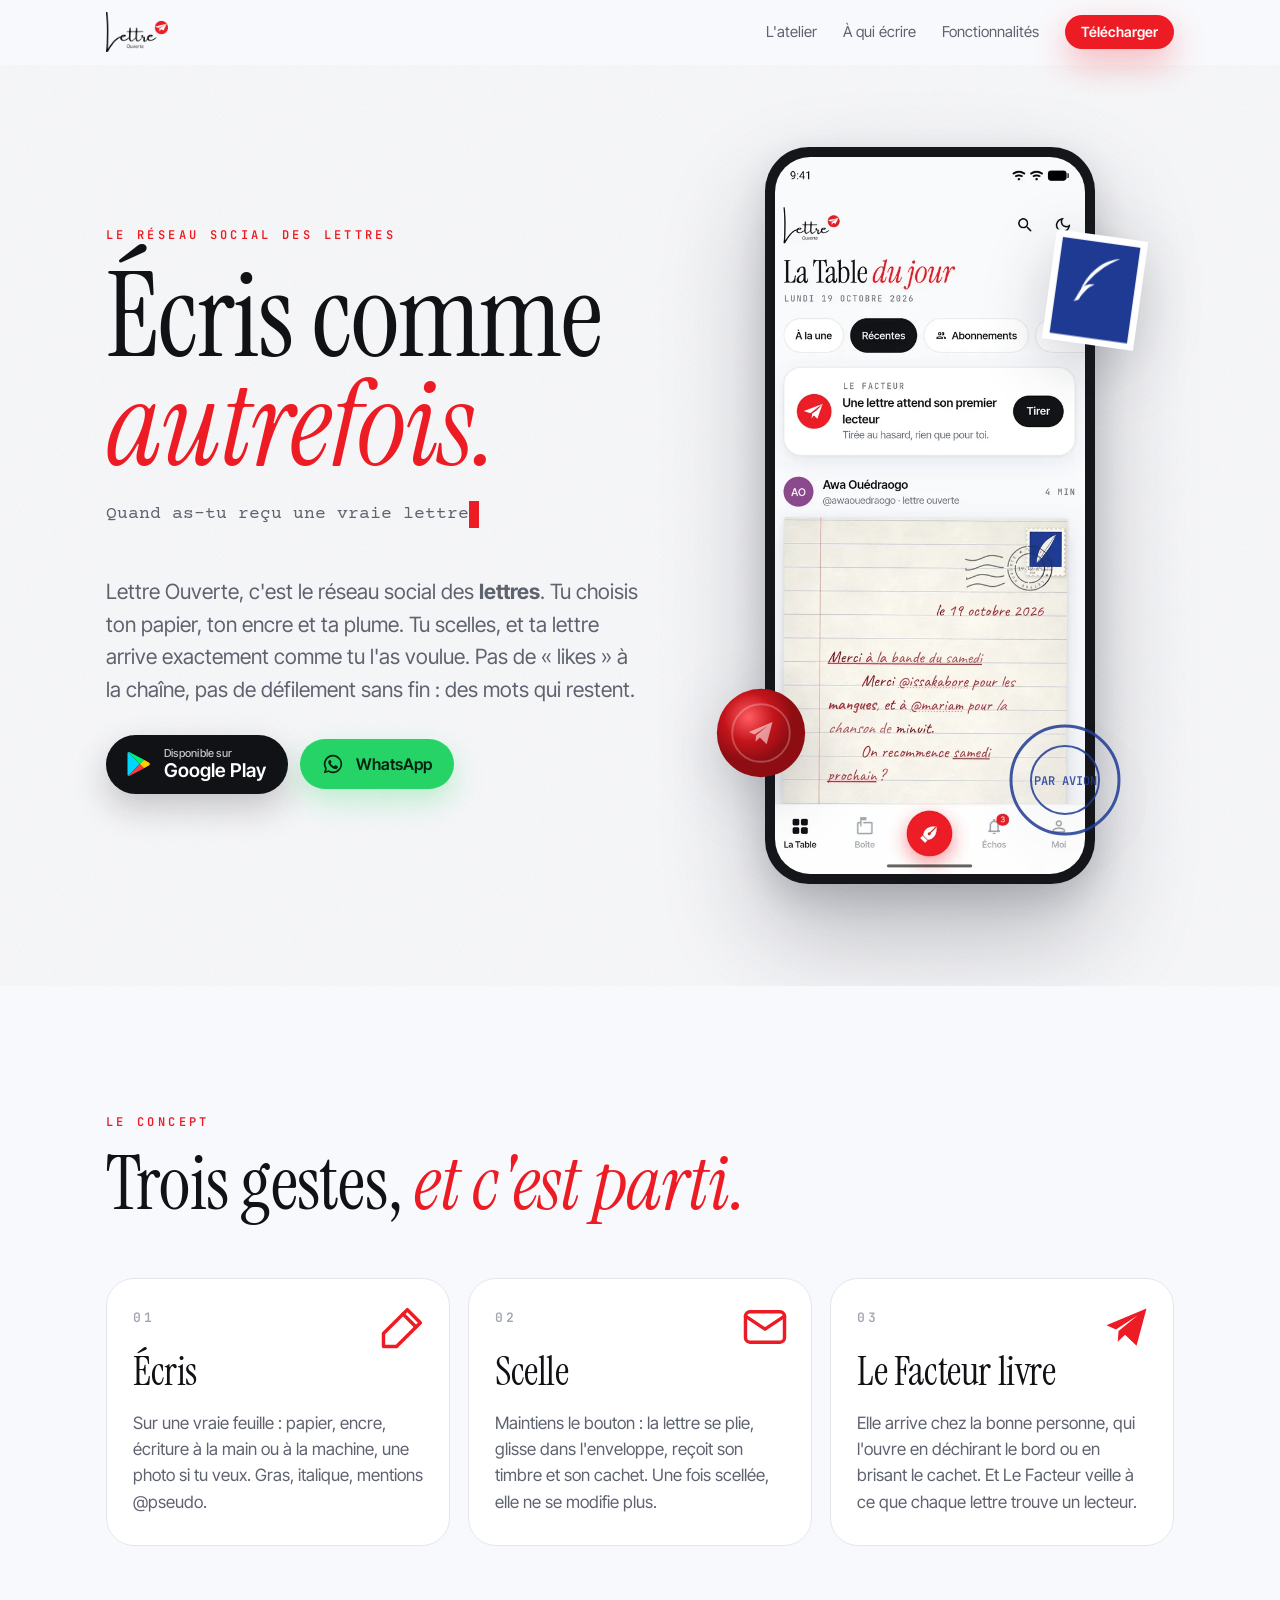
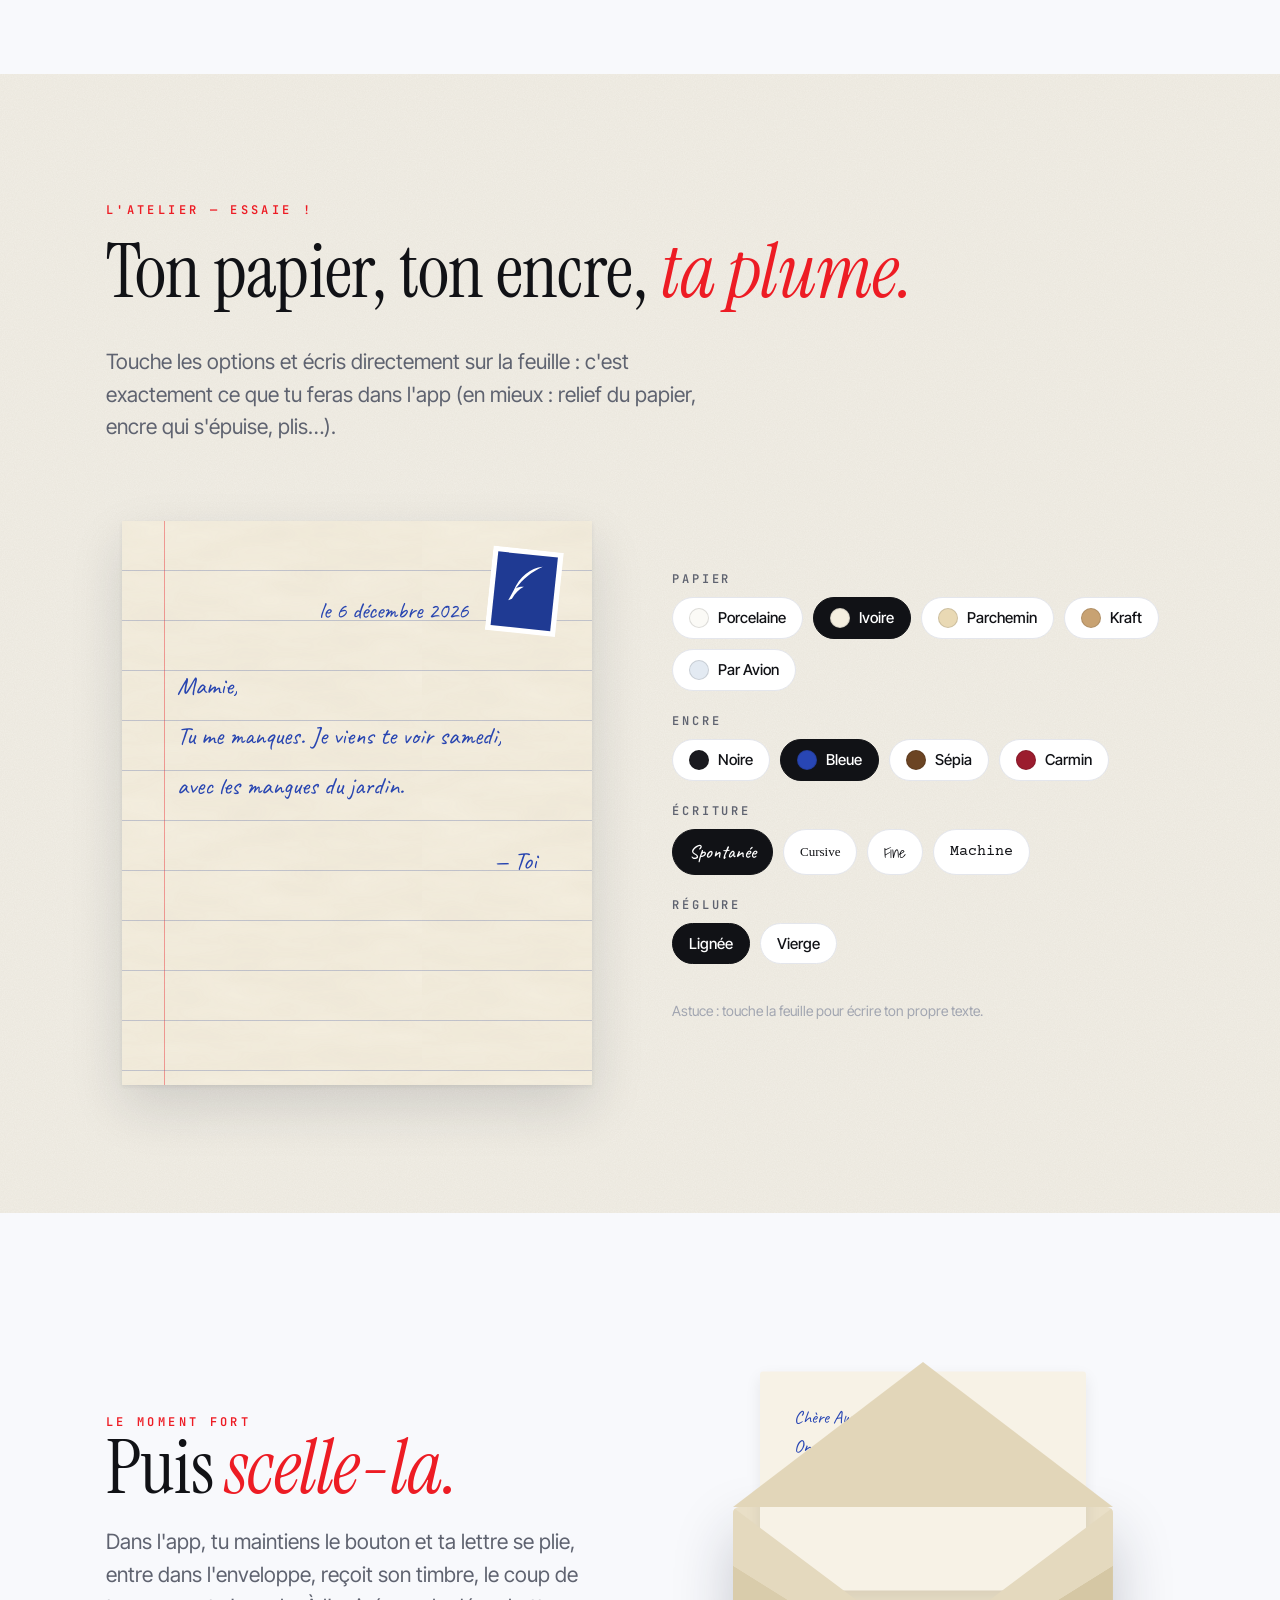
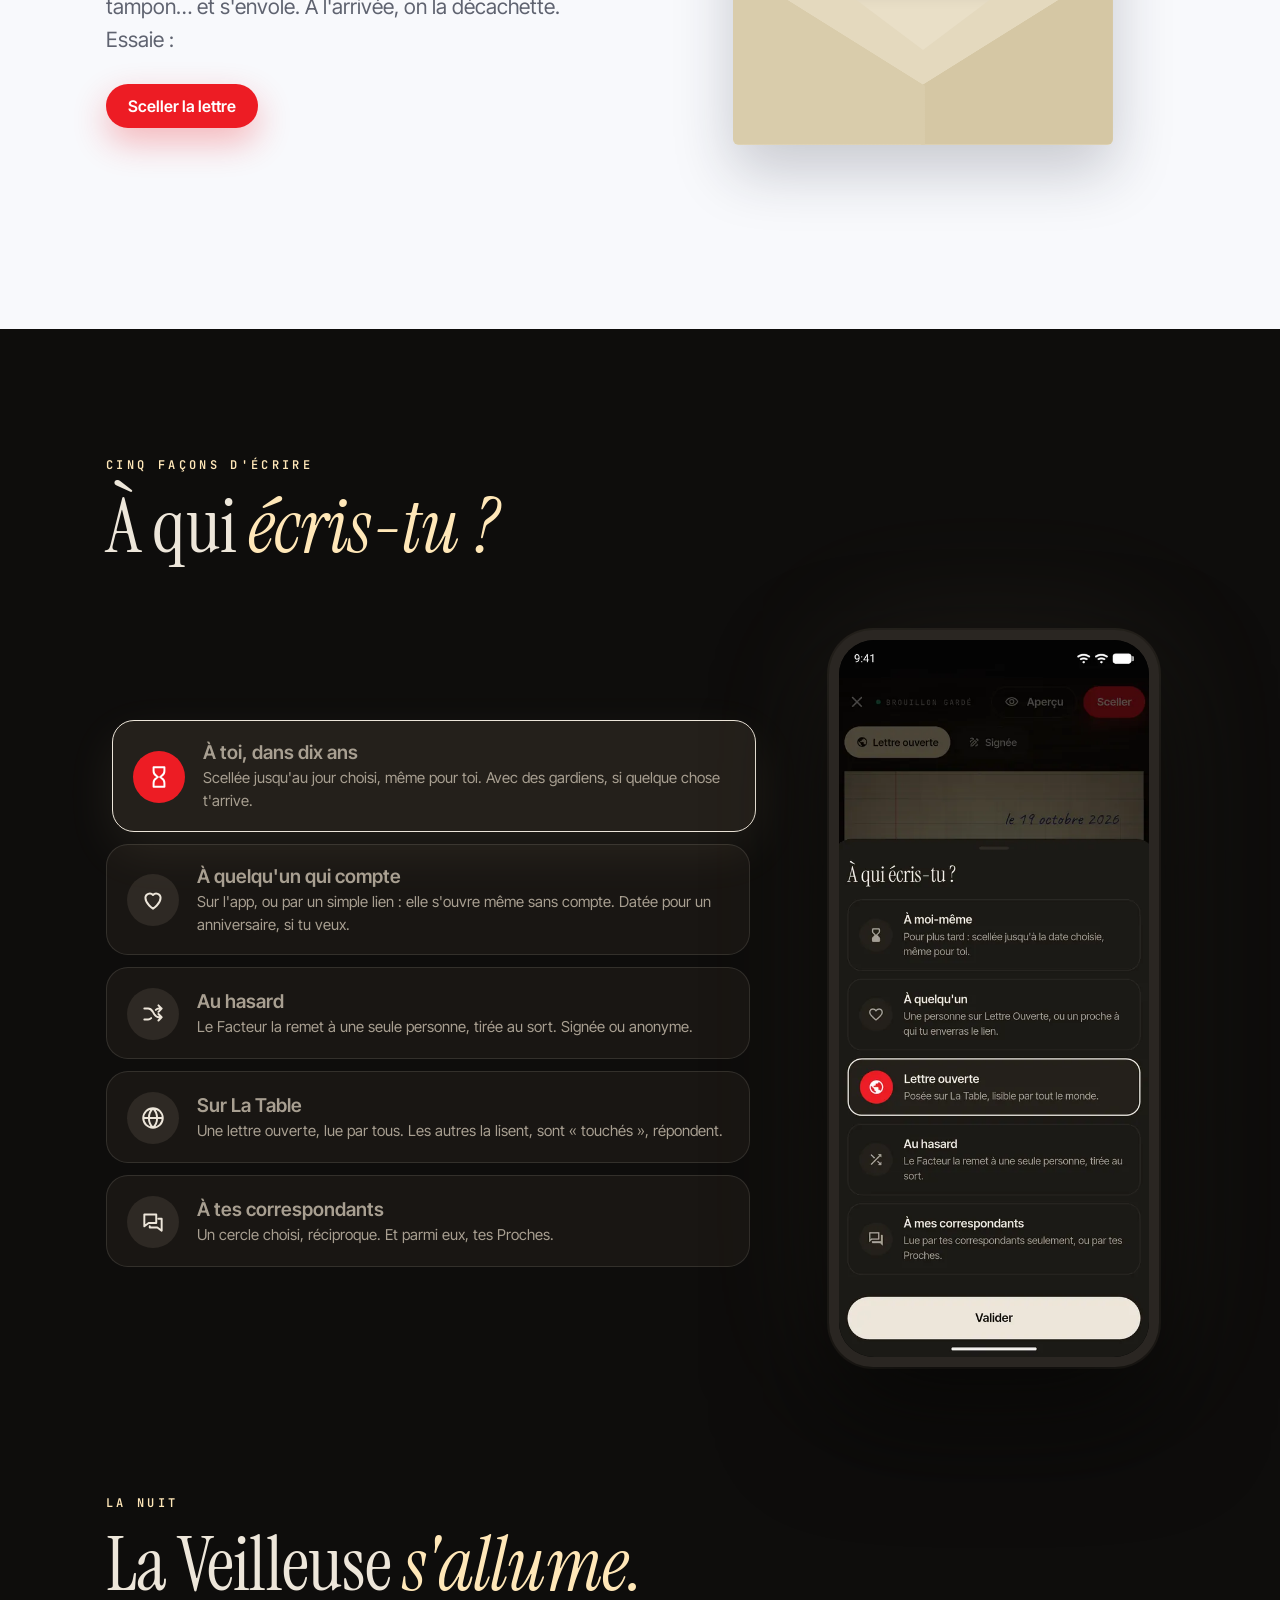
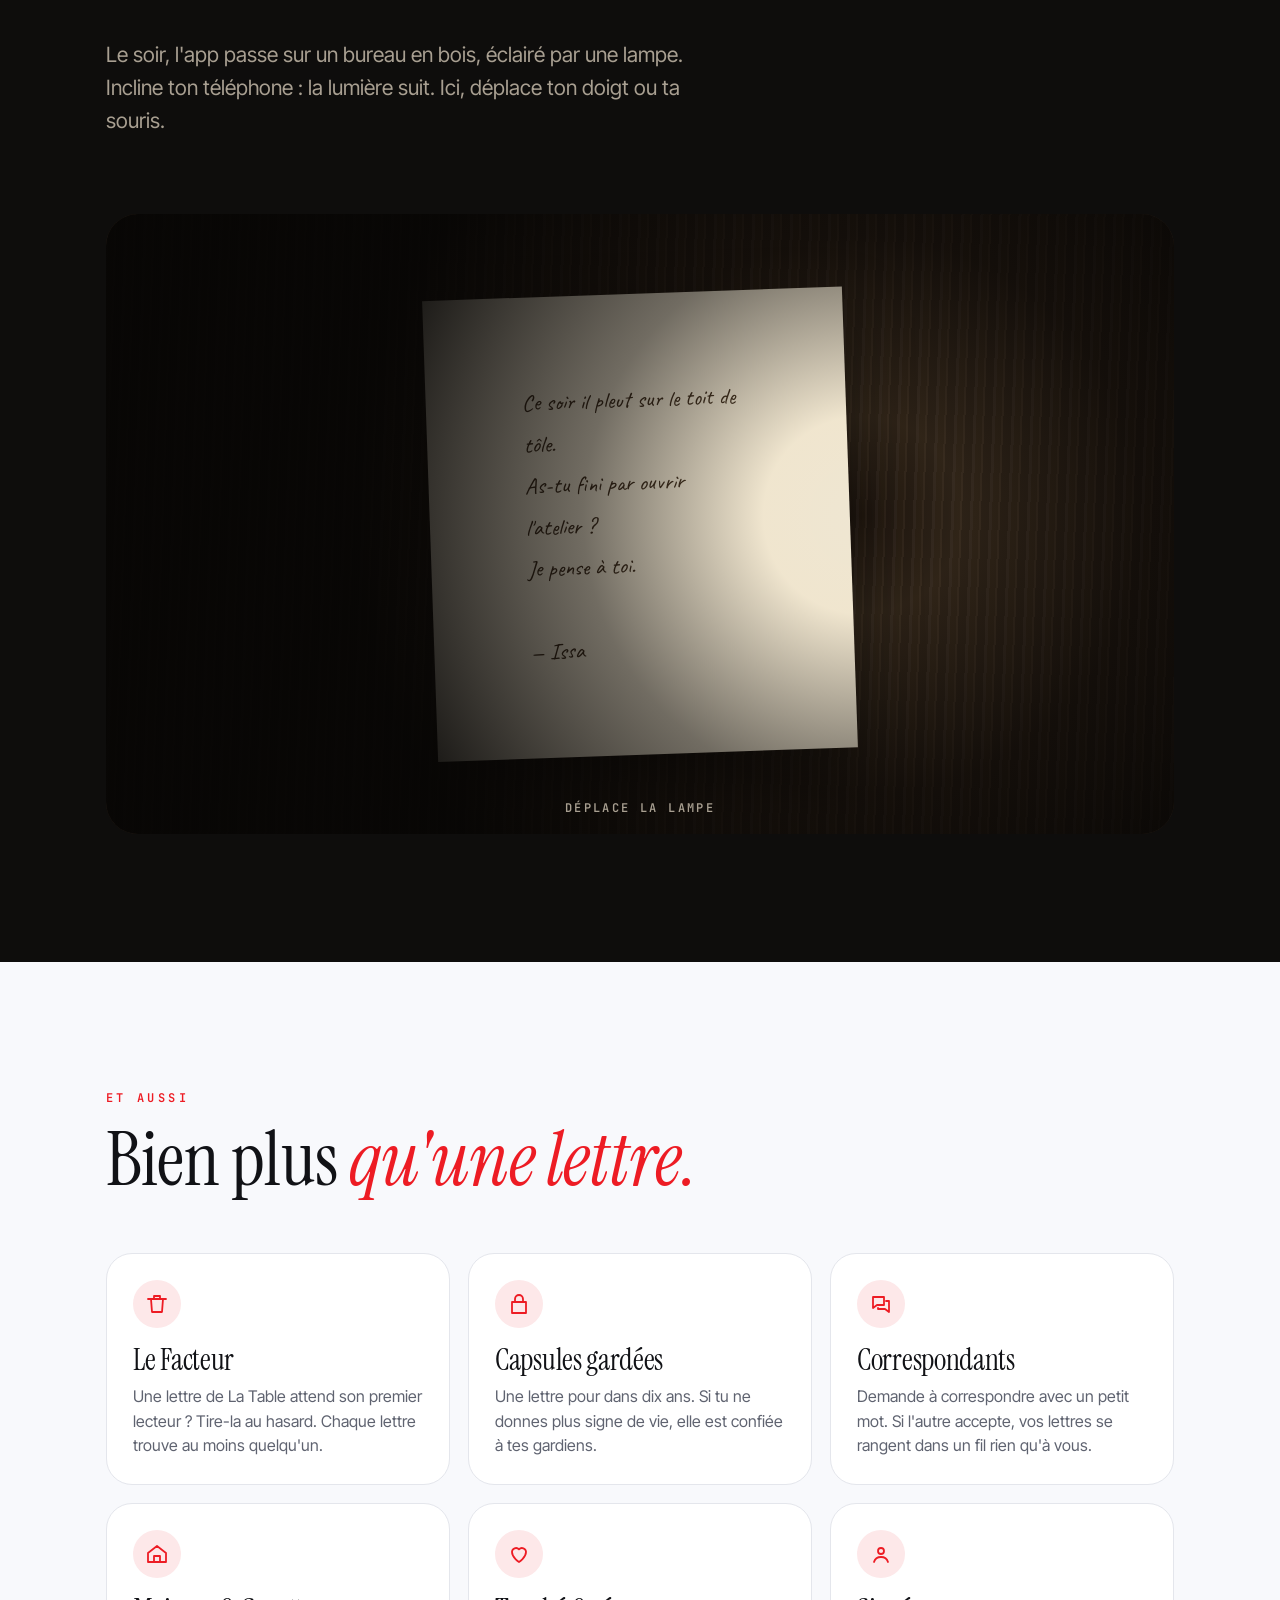
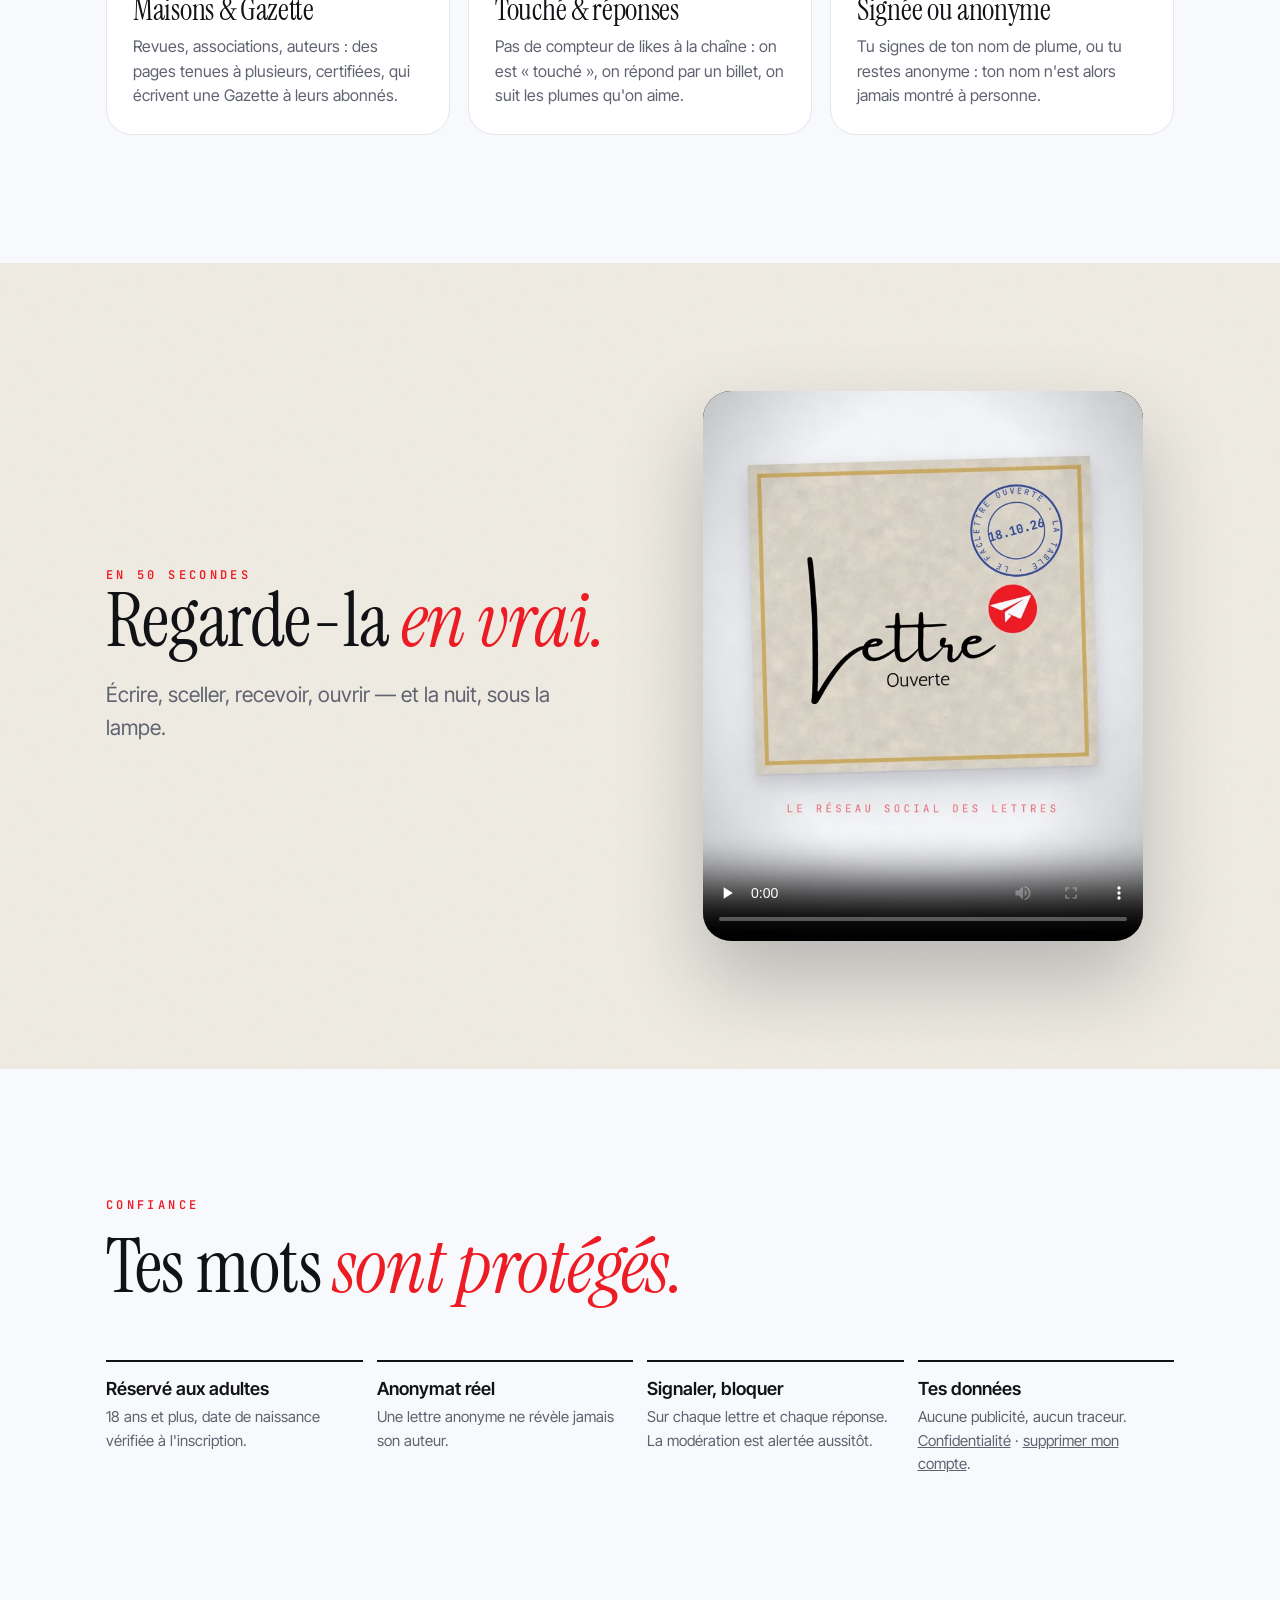
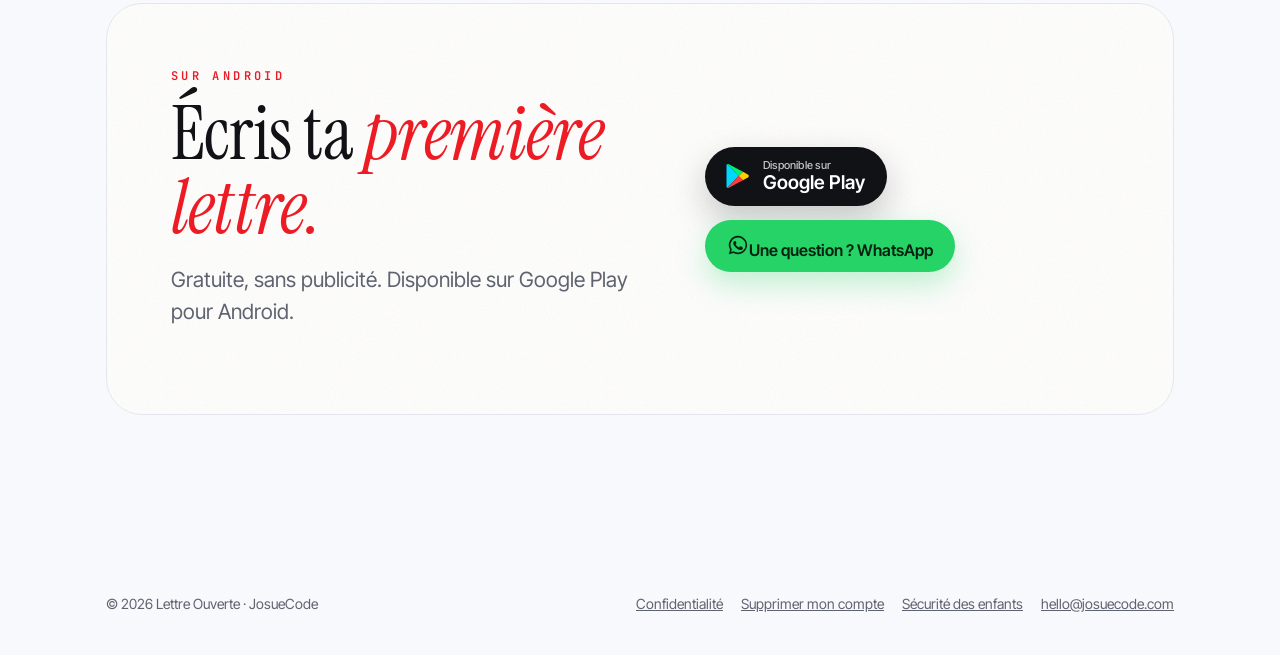
==== commit 7d6fdb94: "Accueil : texte blanc sur le bouton « Tester l'app » Co-Authored-By: Claude Opus 5.5 <noreply@anthro" ====
--- a/index.html
+++ b/index.html
@@ -58,6 +58,7 @@
 .nav-links{display:flex;gap:26px;align-items:center;font-size:15px}
 .nav-links a{text-decoration:none;color:var(--muted)}
 .nav-links a:hover{color:var(--ink)}
+.nav-links a.btn,.nav-links a.btn:hover{color:#fff}
 @media (max-width:820px){.nav-links a.hide-m{display:none}}
 
 /* ---------- boutons ---------- */
